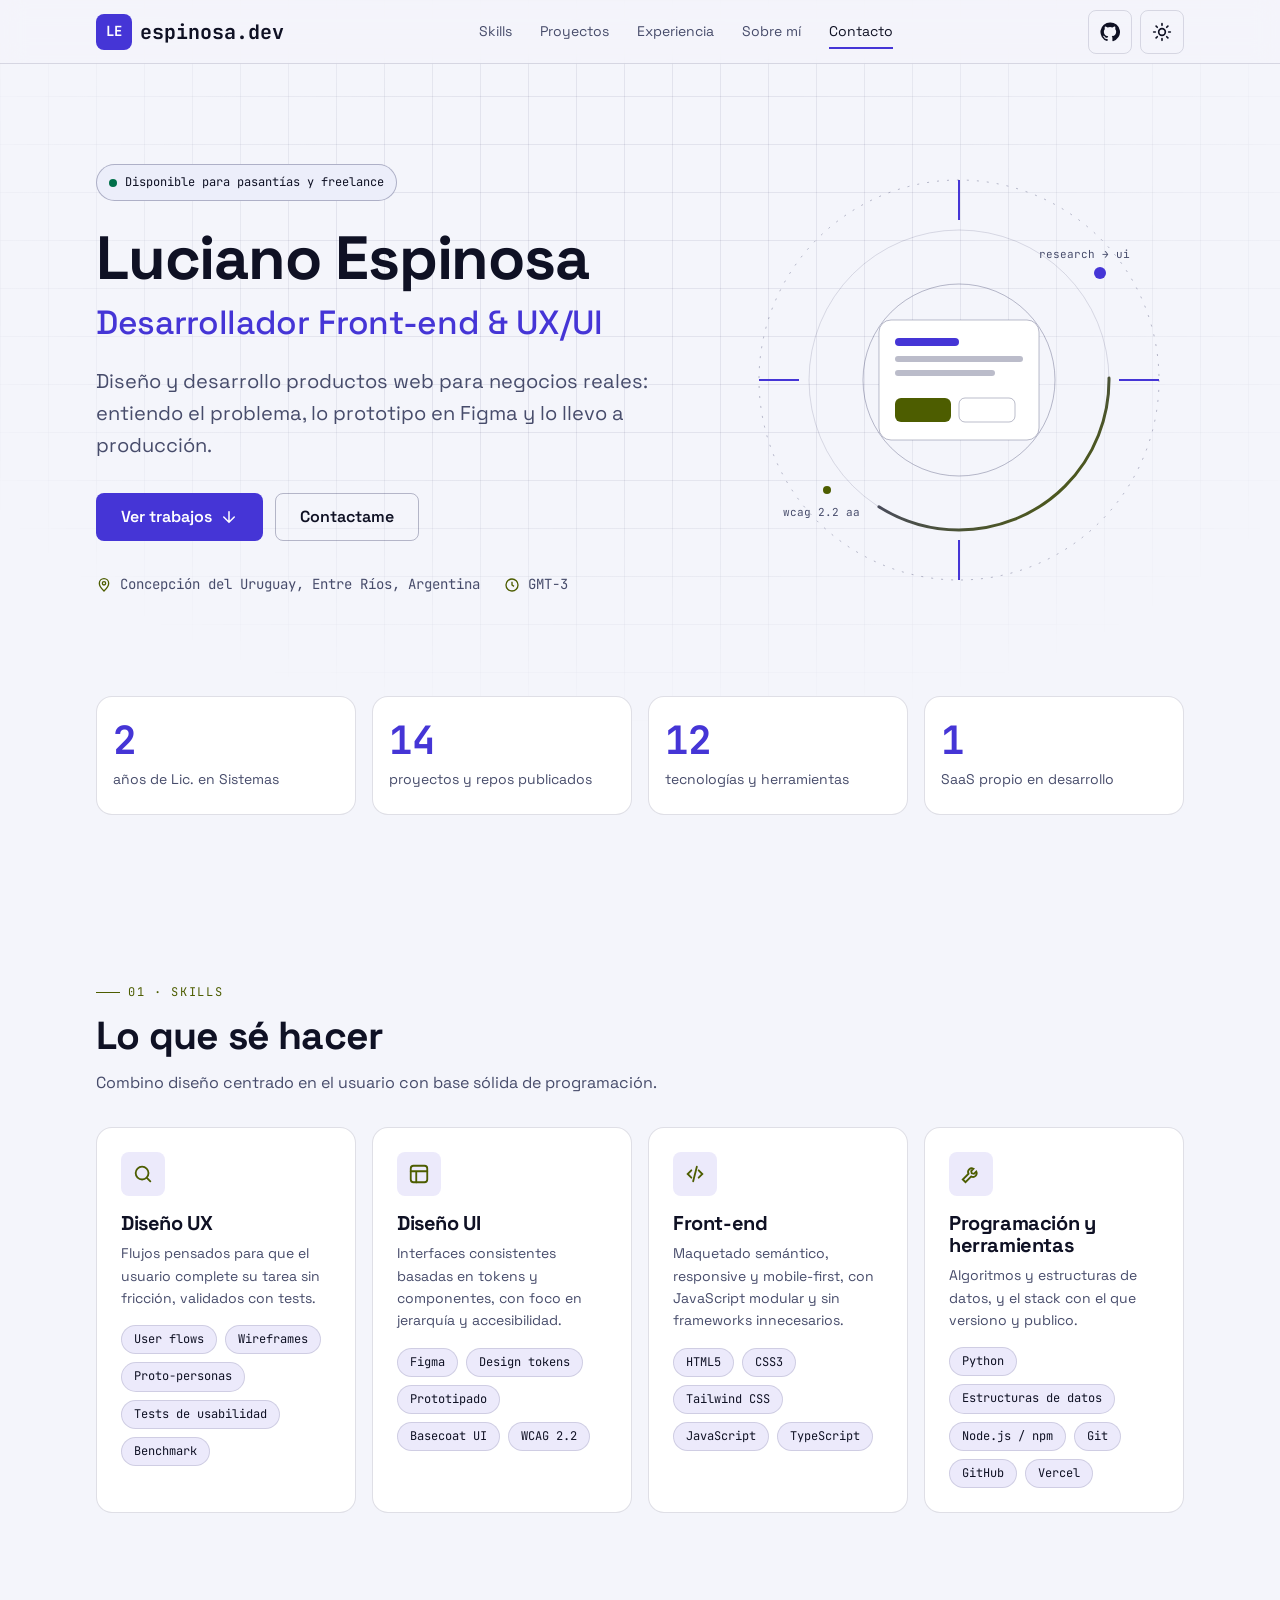
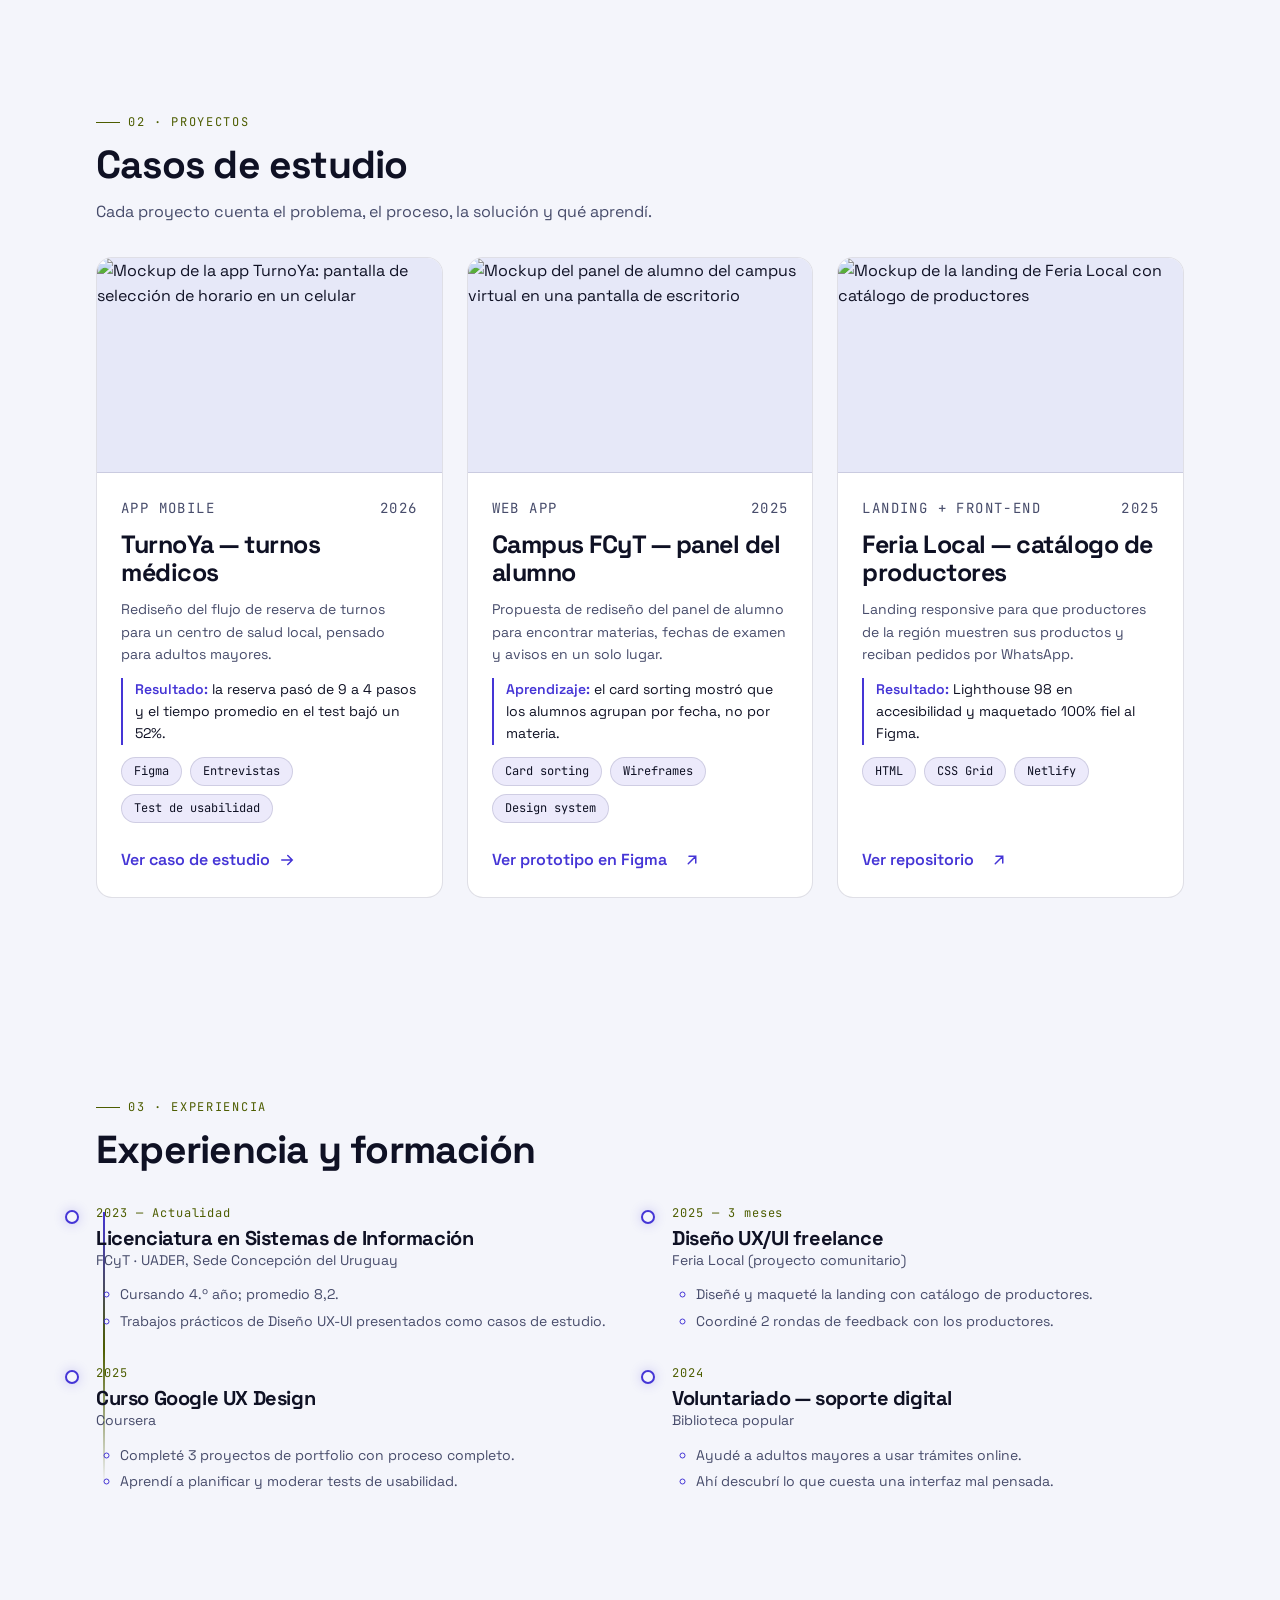
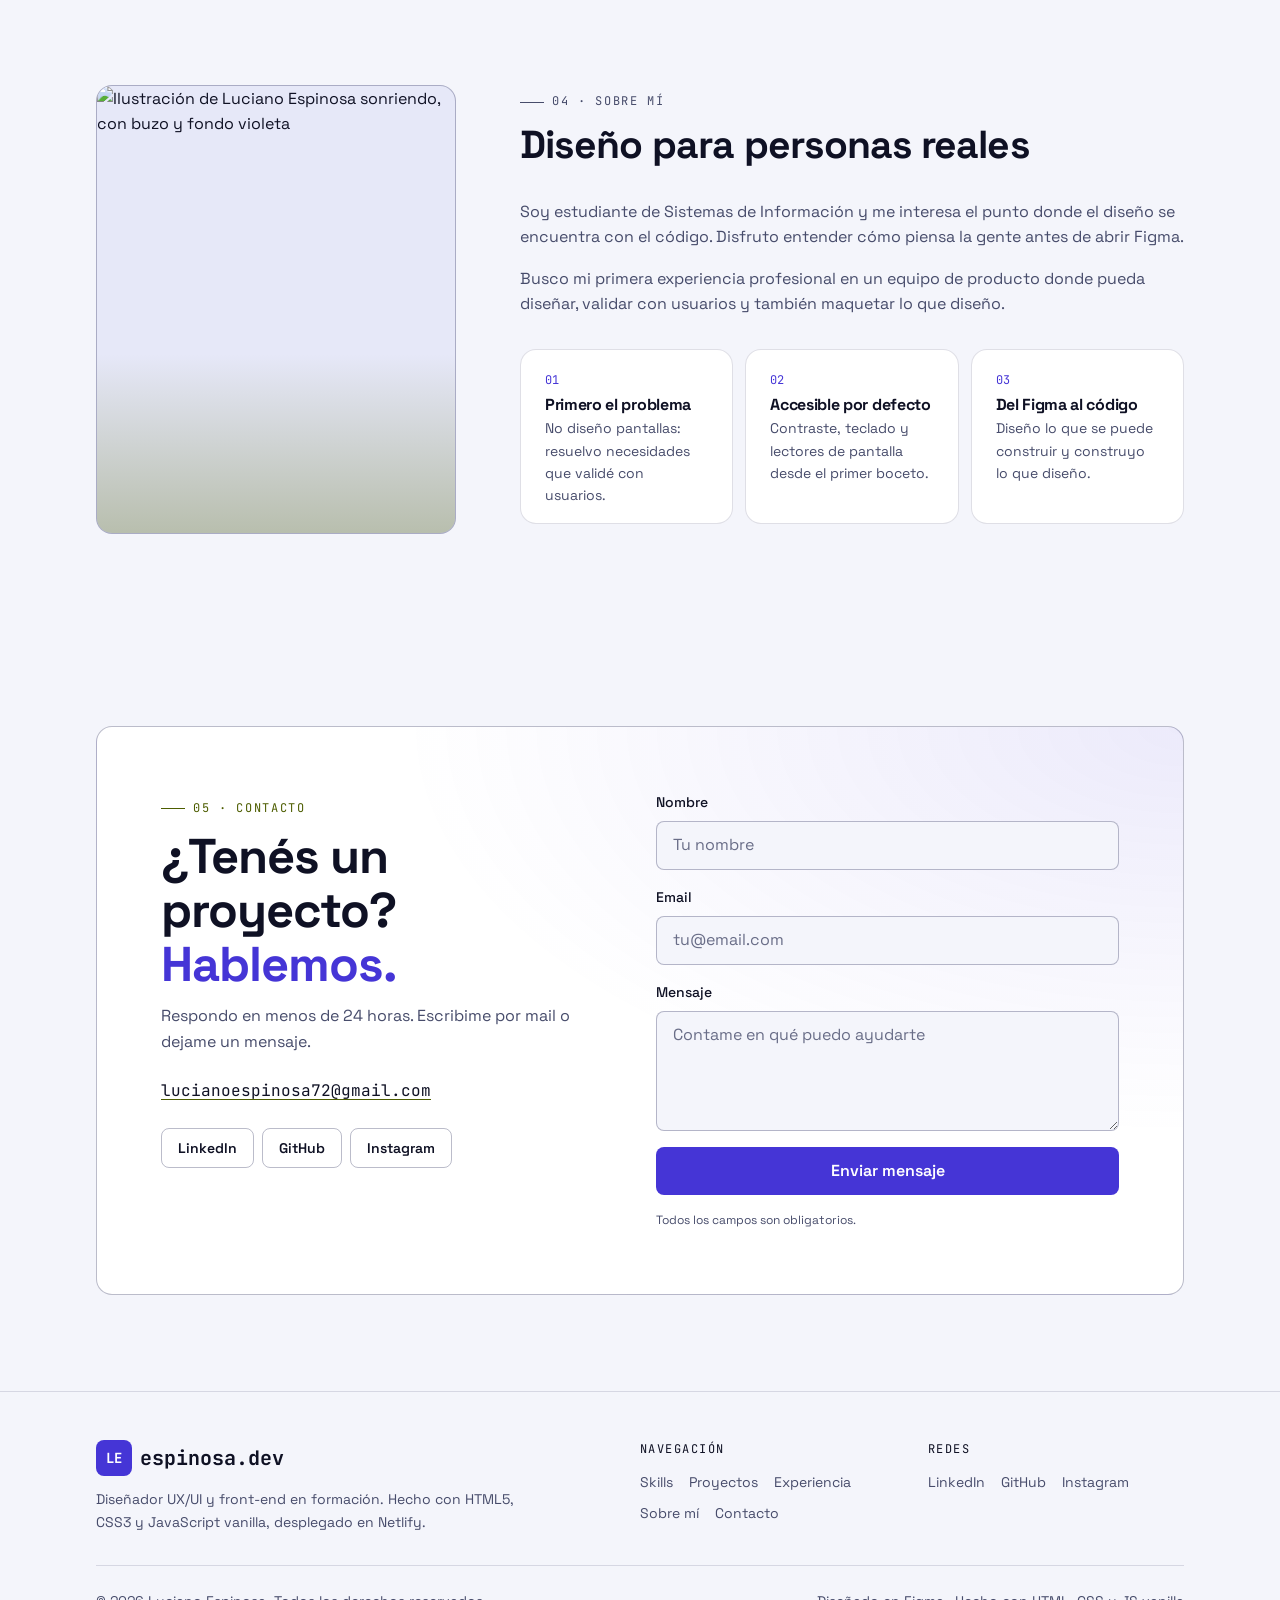
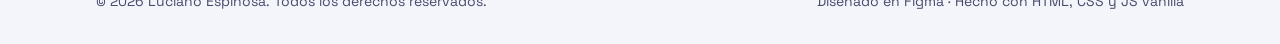
==== index.html @ 6fb3dabc "Initial commit" ====
<!doctype html>
<html lang="es">
<head>
  <meta charset="utf-8">
  <meta name="viewport" content="width=device-width, initial-scale=1">
  <title>Luciano Espinosa — Desarrollador Front-end y Diseñador UX/UI | Portfolio</title>
  <meta name="description" content="Portfolio de Luciano Espinosa, desarrollador front-end y diseñador UX/UI de Concepción del Uruguay. Proyectos, casos de estudio, experiencia y contacto.">
  <meta name="theme-color" content="#0a0b14" media="(prefers-color-scheme: dark)">
  <meta name="theme-color" content="#f4f5fb" media="(prefers-color-scheme: light)">
  <meta name="author" content="Luciano Espinosa">
  <link rel="canonical" href="https://SITIO.netlify.app/">

  <!-- Open Graph -->
  <meta property="og:type" content="website">
  <meta property="og:locale" content="es_AR">
  <meta property="og:title" content="Luciano Espinosa — Desarrollador Front-end y Diseñador UX/UI">
  <meta property="og:description" content="Diseño y desarrollo productos web para negocios reales, del Figma al deploy. Mirá mis proyectos.">
  <meta property="og:image" content="https://SITIO.netlify.app/img/og-image.png">
  <meta property="og:image:width" content="1200">
  <meta property="og:image:height" content="630">
  <meta property="og:image:alt" content="Portfolio de Luciano Espinosa, diseñador UX/UI">
  <meta property="og:url" content="https://SITIO.netlify.app/">
  <meta name="twitter:card" content="summary_large_image">

  <!-- Favicon -->
  <link rel="icon" href="img/favicon.svg" type="image/svg+xml">
  <link rel="apple-touch-icon" href="img/apple-touch-icon.png">

  <!-- Fuentes: 2 familias, font-display: swap -->
  <link rel="preconnect" href="https://fonts.googleapis.com">
  <link rel="preconnect" href="https://fonts.gstatic.com" crossorigin>
  <link rel="stylesheet" href="https://fonts.googleapis.com/css2?family=JetBrains+Mono:wght@400;700&family=Space+Grotesk:wght@400;500;600;700&display=swap">

  <link rel="stylesheet" href="css/styles.css">

  <!-- Tema antes de pintar (evita parpadeo) -->
  <script>
    (function () {
      var t = null;
      try { t = localStorage.getItem("theme"); } catch (e) {}
      if (!t) t = window.matchMedia("(prefers-color-scheme: light)").matches ? "light" : "dark";
      document.documentElement.setAttribute("data-theme", t);
      document.documentElement.classList.add("js");
    })();
  </script>
  <script src="js/main.js" defer></script>
</head>
<body>
  <a class="skip-link" href="#main">Saltar al contenido</a>

  <!-- 1. HEADER / NAVEGACIÓN -->
  <header class="site-header">
    <div class="container site-header__inner">
      <a class="logo" href="#inicio" aria-label="Luciano Espinosa, ir al inicio">
        <span class="logo__mark" aria-hidden="true">LE</span>
        <span>espinosa<span aria-hidden="true">.dev</span></span>
      </a>

      <nav class="site-nav" id="site-nav" aria-label="Principal">
        <ul class="nav-list" role="list">
          <li><a class="nav-link" href="#skills"><span class="nav-num">01</span>Skills</a></li>
          <li><a class="nav-link" href="#proyectos"><span class="nav-num">02</span>Proyectos</a></li>
          <li><a class="nav-link" href="#experiencia"><span class="nav-num">03</span>Experiencia</a></li>
          <li><a class="nav-link" href="#sobre-mi"><span class="nav-num">04</span>Sobre mí</a></li>
          <li><a class="nav-link" href="#contacto"><span class="nav-num">05</span>Contacto</a></li>
        </ul>
        <a class="btn btn--primary nav-cta" href="#contacto">Hablemos</a>
      </nav>

      <div class="header-actions">
        <a class="icon-btn header-github" href="https://github.com/lucianoespinosa72" target="_blank" rel="noopener noreferrer" aria-label="GitHub (se abre en una pestaña nueva)">
          <svg viewBox="0 0 24 24" fill="currentColor" aria-hidden="true"><path d="M12 .5a11.5 11.5 0 0 0-3.64 22.4c.58.1.79-.25.79-.56v-2c-3.2.7-3.88-1.37-3.88-1.37-.53-1.33-1.3-1.69-1.3-1.69-1.05-.72.08-.7.08-.7 1.16.08 1.77 1.19 1.77 1.19 1.03 1.77 2.7 1.26 3.36.96.1-.75.4-1.26.73-1.55-2.56-.29-5.25-1.28-5.25-5.68 0-1.26.45-2.28 1.19-3.09-.12-.29-.52-1.46.11-3.05 0 0 .97-.31 3.17 1.18a11 11 0 0 1 5.77 0c2.2-1.49 3.17-1.18 3.17-1.18.63 1.59.23 2.76.11 3.05.74.81 1.19 1.83 1.19 3.09 0 4.41-2.7 5.38-5.27 5.67.41.36.78 1.06.78 2.14v3.17c0 .31.21.67.8.56A11.5 11.5 0 0 0 12 .5Z"/></svg>
        </a>
        <button class="icon-btn theme-toggle" type="button" aria-label="Cambiar a modo claro" data-theme-toggle>
          <svg class="icon-sun" viewBox="0 0 24 24" fill="none" stroke="currentColor" stroke-width="2" stroke-linecap="round" aria-hidden="true"><circle cx="12" cy="12" r="4"/><path d="M12 2v2M12 20v2M4.93 4.93l1.41 1.41M17.66 17.66l1.41 1.41M2 12h2M20 12h2M4.93 19.07l1.41-1.41M17.66 6.34l1.41-1.41"/></svg>
        </button>
        <button class="icon-btn nav-toggle" type="button" aria-expanded="false" aria-controls="site-nav" aria-label="Abrir menú">
          <svg class="icon-open" viewBox="0 0 24 24" fill="none" stroke="currentColor" stroke-width="2" stroke-linecap="round" aria-hidden="true"><path d="M4 7h16M4 12h16M4 17h10"/></svg>
          <svg class="icon-close" viewBox="0 0 24 24" fill="none" stroke="currentColor" stroke-width="2" stroke-linecap="round" aria-hidden="true"><path d="M6 6l12 12M18 6 6 18"/></svg>
        </button>
      </div>
    </div>
  </header>

  <main id="main" tabindex="-1">

    <!-- 2. HERO -->
    <section class="hero" id="inicio" aria-labelledby="hero-title">
      <div class="grid-bg" aria-hidden="true"></div>
      <div class="container hero__inner">
        <div>
          <p class="badge"><span class="badge__dot" aria-hidden="true"></span>Disponible para pasantías y freelance</p>
          <h1 class="hero__title" id="hero-title">
            Luciano Espinosa
            <span class="accent">Desarrollador Front-end &amp; UX/UI</span>
          </h1>
          <p class="hero__lead">Diseño y desarrollo productos web para negocios reales: entiendo el problema, lo prototipo en Figma y lo llevo a producción.</p>
          <div class="hero__ctas">
            <a class="btn btn--primary" href="#proyectos">
              Ver trabajos
              <svg viewBox="0 0 24 24" fill="none" stroke="currentColor" stroke-width="2" stroke-linecap="round" aria-hidden="true"><path d="M12 5v14M5 12l7 7 7-7"/></svg>
            </a>
            <a class="btn btn--ghost" href="#contacto">Contactame</a>
          </div>
          <p class="hero__meta">
            <span>
              <svg viewBox="0 0 24 24" fill="none" stroke="currentColor" stroke-width="2" aria-hidden="true"><path d="M12 21s-7-6.2-7-11.5a7 7 0 0 1 14 0C19 14.8 12 21 12 21Z"/><circle cx="12" cy="9.5" r="2.5"/></svg>
              Concepción del Uruguay, Entre Ríos, Argentina
            </span>
            <span>
              <svg viewBox="0 0 24 24" fill="none" stroke="currentColor" stroke-width="2" aria-hidden="true"><circle cx="12" cy="12" r="9"/><path d="M12 7v5l3 2"/></svg>
              GMT-3
            </span>
          </p>
        </div>

        <!-- Visual decorativo tipo HUD -->
        <div class="hero__visual" aria-hidden="true">
          <svg viewBox="0 0 440 440" width="440" height="440" fill="none">
            <defs>
              <linearGradient id="hg" x1="0" y1="0" x2="1" y2="1">
                <stop offset="0" stop-color="var(--primary)"/>
                <stop offset="1" stop-color="var(--secondary)"/>
              </linearGradient>
            </defs>
            <circle cx="220" cy="220" r="200" stroke="var(--border-strong)" stroke-dasharray="2 8"/>
            <circle cx="220" cy="220" r="150" stroke="var(--border)"/>
            <circle cx="220" cy="220" r="150" stroke="url(#hg)" stroke-width="3" stroke-dasharray="320 620" stroke-linecap="round"/>
            <circle cx="220" cy="220" r="96" stroke="var(--border-strong)"/>
            <rect x="140" y="160" width="160" height="120" rx="12" fill="var(--surface)" stroke="var(--border-strong)"/>
            <rect x="156" y="178" width="64" height="8" rx="4" fill="var(--primary)"/>
            <rect x="156" y="196" width="128" height="6" rx="3" fill="var(--border-strong)"/>
            <rect x="156" y="210" width="100" height="6" rx="3" fill="var(--border-strong)"/>
            <rect x="156" y="238" width="56" height="24" rx="6" fill="var(--secondary)"/>
            <rect x="220" y="238" width="56" height="24" rx="6" stroke="var(--border-strong)"/>
            <path d="M20 220h40M380 220h40M220 20v40M220 380v40" stroke="var(--primary)" stroke-width="2"/>
            <circle cx="361" cy="113" r="6" fill="var(--primary)"/>
            <circle cx="88" cy="330" r="4" fill="var(--secondary)"/>
            <text x="300" y="98" fill="var(--text-muted)" font-family="JetBrains Mono, monospace" font-size="11">research → ui</text>
            <text x="44" y="356" fill="var(--text-muted)" font-family="JetBrains Mono, monospace" font-size="11">wcag 2.2 aa</text>
          </svg>
        </div>
      </div>
    </section>

    <!-- 3. MÉTRICAS / HIGHLIGHTS -->
    <section class="metrics" aria-label="Logros destacados">
      <div class="container">
        <ul class="metrics__grid" role="list">
          <li class="card metric reveal"><span class="metric__value">2</span><span class="metric__label">años de Lic. en Sistemas</span></li>
          <li class="card metric reveal"><span class="metric__value">14</span><span class="metric__label">proyectos y repos publicados</span></li>
          <li class="card metric reveal"><span class="metric__value">12</span><span class="metric__label">tecnologías y herramientas</span></li>
          <li class="card metric reveal"><span class="metric__value">1</span><span class="metric__label">SaaS propio en desarrollo</span></li>
        </ul>
      </div>
    </section>

    <!-- 4. SKILLS -->
    <section class="section" id="skills" aria-labelledby="skills-title">
      <div class="container">
        <header class="section__head">
          <p class="eyebrow">01 · Skills</p>
          <h2 class="section__title" id="skills-title">Lo que sé hacer</h2>
          <p class="section__lead">Combino diseño centrado en el usuario con base sólida de programación.</p>
        </header>
        <div class="skills__grid">
          <article class="card skill-card reveal">
            <div class="skill-card__icon" aria-hidden="true">
              <svg viewBox="0 0 24 24" fill="none" stroke="currentColor" stroke-width="2" stroke-linecap="round"><circle cx="11" cy="11" r="7"/><path d="m20 20-3.5-3.5"/></svg>
            </div>
            <h3>Diseño UX</h3>
            <p>Flujos pensados para que el usuario complete su tarea sin fricción, validados con tests.</p>
            <ul class="tags" role="list">
              <li class="tag">User flows</li><li class="tag">Wireframes</li><li class="tag">Proto-personas</li><li class="tag">Tests de usabilidad</li><li class="tag">Benchmark</li>
            </ul>
          </article>
          <article class="card skill-card reveal">
            <div class="skill-card__icon" aria-hidden="true">
              <svg viewBox="0 0 24 24" fill="none" stroke="currentColor" stroke-width="2" stroke-linecap="round"><rect x="3" y="3" width="18" height="18" rx="3"/><path d="M3 9h18M9 21V9"/></svg>
            </div>
            <h3>Diseño UI</h3>
            <p>Interfaces consistentes basadas en tokens y componentes, con foco en jerarquía y accesibilidad.</p>
            <ul class="tags" role="list">
              <li class="tag">Figma</li><li class="tag">Design tokens</li><li class="tag">Prototipado</li><li class="tag">Basecoat UI</li><li class="tag">WCAG 2.2</li>
            </ul>
          </article>
          <article class="card skill-card reveal">
            <div class="skill-card__icon" aria-hidden="true">
              <svg viewBox="0 0 24 24" fill="none" stroke="currentColor" stroke-width="2" stroke-linecap="round"><path d="m8 8-4 4 4 4M16 8l4 4-4 4M14 4l-4 16"/></svg>
            </div>
            <h3>Front-end</h3>
            <p>Maquetado semántico, responsive y mobile-first, con JavaScript modular y sin frameworks innecesarios.</p>
            <ul class="tags" role="list">
              <li class="tag">HTML5</li><li class="tag">CSS3</li><li class="tag">Tailwind CSS</li><li class="tag">JavaScript</li><li class="tag">TypeScript</li>
            </ul>
          </article>
          <article class="card skill-card reveal">
            <div class="skill-card__icon" aria-hidden="true">
              <svg viewBox="0 0 24 24" fill="none" stroke="currentColor" stroke-width="2" stroke-linecap="round"><path d="M14.7 6.3a4 4 0 0 0-5.4 5.4L3 18l3 3 6.3-6.3a4 4 0 0 0 5.4-5.4l-2.5 2.5-2.4-.6-.6-2.4Z"/></svg>
            </div>
            <h3>Programación y herramientas</h3>
            <p>Algoritmos y estructuras de datos, y el stack con el que versiono y publico.</p>
            <ul class="tags" role="list">
              <li class="tag">Python</li><li class="tag">Estructuras de datos</li><li class="tag">Node.js / npm</li><li class="tag">Git</li><li class="tag">GitHub</li><li class="tag">Vercel</li>
            </ul>
          </article>
        </div>
      </div>
    </section>

    <!-- 5. PROYECTOS -->
    <section class="section" id="proyectos" aria-labelledby="projects-title">
      <div class="container">
        <header class="section__head">
          <p class="eyebrow">02 · Proyectos</p>
          <h2 class="section__title" id="projects-title">Casos de estudio</h2>
          <p class="section__lead">Cada proyecto cuenta el problema, el proceso, la solución y qué aprendí.</p>
        </header>
        <div class="projects__grid">
          <article class="card project-card reveal">
            <div class="project-card__media">
              <img src="img/proyecto-turnos.svg" width="640" height="400" loading="lazy" alt="Mockup de la app TurnoYa: pantalla de selección de horario en un celular">
            </div>
            <div class="project-card__body">
              <p class="project-card__meta"><span>App mobile</span><span>2026</span></p>
              <h3>TurnoYa — turnos médicos</h3>
              <p>Rediseño del flujo de reserva de turnos para un centro de salud local, pensado para adultos mayores.</p>
              <p class="project-card__result"><strong>Resultado:</strong> la reserva pasó de 9 a 4 pasos y el tiempo promedio en el test bajó un 52%.</p>
              <ul class="tags" role="list"><li class="tag">Figma</li><li class="tag">Entrevistas</li><li class="tag">Test de usabilidad</li></ul>
              <a class="project-card__link" href="caso-estudio.html">
                Ver caso de estudio
                <svg viewBox="0 0 24 24" fill="none" stroke="currentColor" stroke-width="2" stroke-linecap="round" aria-hidden="true"><path d="M5 12h14M13 6l6 6-6 6"/></svg>
              </a>
            </div>
          </article>

          <article class="card project-card reveal">
            <div class="project-card__media">
              <img src="img/proyecto-campus.svg" width="640" height="400" loading="lazy" alt="Mockup del panel de alumno del campus virtual en una pantalla de escritorio">
            </div>
            <div class="project-card__body">
              <p class="project-card__meta"><span>Web app</span><span>2025</span></p>
              <h3>Campus FCyT — panel del alumno</h3>
              <p>Propuesta de rediseño del panel de alumno para encontrar materias, fechas de examen y avisos en un solo lugar.</p>
              <p class="project-card__result"><strong>Aprendizaje:</strong> el card sorting mostró que los alumnos agrupan por fecha, no por materia.</p>
              <ul class="tags" role="list"><li class="tag">Card sorting</li><li class="tag">Wireframes</li><li class="tag">Design system</li></ul>
              <a class="project-card__link" href="https://www.figma.com/" target="_blank" rel="noopener noreferrer">
                Ver prototipo en Figma<span class="visually-hidden"> (se abre en una pestaña nueva)</span>
                <svg viewBox="0 0 24 24" fill="none" stroke="currentColor" stroke-width="2" stroke-linecap="round" aria-hidden="true"><path d="M7 17 17 7M8 7h9v9"/></svg>
              </a>
            </div>
          </article>

          <article class="card project-card reveal">
            <div class="project-card__media">
              <img src="img/proyecto-feria.svg" width="640" height="400" loading="lazy" alt="Mockup de la landing de Feria Local con catálogo de productores">
            </div>
            <div class="project-card__body">
              <p class="project-card__meta"><span>Landing + front-end</span><span>2025</span></p>
              <h3>Feria Local — catálogo de productores</h3>
              <p>Landing responsive para que productores de la región muestren sus productos y reciban pedidos por WhatsApp.</p>
              <p class="project-card__result"><strong>Resultado:</strong> Lighthouse 98 en accesibilidad y maquetado 100% fiel al Figma.</p>
              <ul class="tags" role="list"><li class="tag">HTML</li><li class="tag">CSS Grid</li><li class="tag">Netlify</li></ul>
              <a class="project-card__link" href="https://github.com/lucianoespinosa72" target="_blank" rel="noopener noreferrer">
                Ver repositorio<span class="visually-hidden"> (se abre en una pestaña nueva)</span>
                <svg viewBox="0 0 24 24" fill="none" stroke="currentColor" stroke-width="2" stroke-linecap="round" aria-hidden="true"><path d="M7 17 17 7M8 7h9v9"/></svg>
              </a>
            </div>
          </article>
        </div>
      </div>
    </section>

    <!-- 6. EXPERIENCIA / FORMACIÓN -->
    <section class="section" id="experiencia" aria-labelledby="exp-title">
      <div class="container">
        <header class="section__head">
          <p class="eyebrow">03 · Experiencia</p>
          <h2 class="section__title" id="exp-title">Experiencia y formación</h2>
        </header>
        <ol class="timeline" role="list">
          <li class="timeline__item reveal">
            <p class="timeline__period">2023 — Actualidad</p>
            <h3>Licenciatura en Sistemas de Información</h3>
            <p class="timeline__org">FCyT · UADER, Sede Concepción del Uruguay</p>
            <ul>
              <li>Cursando 4.º año; promedio 8,2.</li>
              <li>Trabajos prácticos de Diseño UX-UI presentados como casos de estudio.</li>
            </ul>
          </li>
          <li class="timeline__item reveal">
            <p class="timeline__period">2025 — 3 meses</p>
            <h3>Diseño UX/UI freelance</h3>
            <p class="timeline__org">Feria Local (proyecto comunitario)</p>
            <ul>
              <li>Diseñé y maqueté la landing con catálogo de productores.</li>
              <li>Coordiné 2 rondas de feedback con los productores.</li>
            </ul>
          </li>
          <li class="timeline__item reveal">
            <p class="timeline__period">2025</p>
            <h3>Curso Google UX Design</h3>
            <p class="timeline__org">Coursera</p>
            <ul>
              <li>Completé 3 proyectos de portfolio con proceso completo.</li>
              <li>Aprendí a planificar y moderar tests de usabilidad.</li>
            </ul>
          </li>
          <li class="timeline__item reveal">
            <p class="timeline__period">2024</p>
            <h3>Voluntariado — soporte digital</h3>
            <p class="timeline__org">Biblioteca popular</p>
            <ul>
              <li>Ayudé a adultos mayores a usar trámites online.</li>
              <li>Ahí descubrí lo que cuesta una interfaz mal pensada.</li>
            </ul>
          </li>
        </ol>
      </div>
    </section>

    <!-- 7. SOBRE MÍ -->
    <section class="section" id="sobre-mi" aria-labelledby="about-title">
      <div class="container about__grid">
        <figure class="about__portrait reveal">
          <img src="img/retrato.svg" width="360" height="450" loading="lazy" alt="Ilustración de Luciano Espinosa sonriendo, con buzo y fondo violeta">
        </figure>
        <div class="about__text">
          <header class="section__head">
            <p class="eyebrow">04 · Sobre mí</p>
            <h2 class="section__title" id="about-title">Diseño para personas reales</h2>
          </header>
          <p>Soy estudiante de Sistemas de Información y me interesa el punto donde el diseño se encuentra con el código. Disfruto entender cómo piensa la gente antes de abrir Figma.</p>
          <p>Busco mi primera experiencia profesional en un equipo de producto donde pueda diseñar, validar con usuarios y también maquetar lo que diseño.</p>
          <ul class="principles" role="list">
            <li class="card principle reveal">
              <span class="principle__num">01</span>
              <h3>Primero el problema</h3>
              <p>No diseño pantallas: resuelvo necesidades que validé con usuarios.</p>
            </li>
            <li class="card principle reveal">
              <span class="principle__num">02</span>
              <h3>Accesible por defecto</h3>
              <p>Contraste, teclado y lectores de pantalla desde el primer boceto.</p>
            </li>
            <li class="card principle reveal">
              <span class="principle__num">03</span>
              <h3>Del Figma al código</h3>
              <p>Diseño lo que se puede construir y construyo lo que diseño.</p>
            </li>
          </ul>
        </div>
      </div>
    </section>

    <!-- 8. CONTACTO -->
    <section class="section" id="contacto" aria-labelledby="contact-title">
      <div class="container">
        <div class="contact__box reveal">
          <div>
            <p class="eyebrow">05 · Contacto</p>
            <h2 class="contact__title" id="contact-title">¿Tenés un proyecto? <span>Hablemos.</span></h2>
            <p class="section__lead">Respondo en menos de 24 horas. Escribime por mail o dejame un mensaje.</p>
            <a class="contact__mail" href="mailto:lucianoespinosa72@gmail.com">lucianoespinosa72@gmail.com</a>
            <ul class="socials" role="list">
              <li><a class="btn btn--ghost btn--sm" href="https://www.linkedin.com/in/luciano-espinosa-1b3a7043b/" target="_blank" rel="noopener noreferrer">LinkedIn<span class="visually-hidden"> (se abre en una pestaña nueva)</span></a></li>
              <li><a class="btn btn--ghost btn--sm" href="https://github.com/lucianoespinosa72" target="_blank" rel="noopener noreferrer">GitHub<span class="visually-hidden"> (se abre en una pestaña nueva)</span></a></li>
              <li><a class="btn btn--ghost btn--sm" href="https://www.instagram.com/luchooespinosa/" target="_blank" rel="noopener noreferrer">Instagram<span class="visually-hidden"> (se abre en una pestaña nueva)</span></a></li>
            </ul>
          </div>

          <form class="form" name="contacto" method="POST" action="/gracias.html" data-netlify="true" netlify-honeypot="bot-field">
            <input type="hidden" name="form-name" value="contacto">
            <p class="hidden-field"><label>No completar: <input name="bot-field"></label></p>
            <div class="field">
              <label for="nombre">Nombre</label>
              <input class="input" id="nombre" name="nombre" type="text" autocomplete="name" required placeholder="Tu nombre">
            </div>
            <div class="field">
              <label for="email">Email</label>
              <input class="input" id="email" name="email" type="email" autocomplete="email" required placeholder="tu@email.com">
            </div>
            <div class="field">
              <label for="mensaje">Mensaje</label>
              <textarea class="input" id="mensaje" name="mensaje" required placeholder="Contame en qué puedo ayudarte"></textarea>
            </div>
            <button class="btn btn--primary" type="submit">Enviar mensaje</button>
            <p class="form__hint">Todos los campos son obligatorios.</p>
          </form>
        </div>
      </div>
    </section>
  </main>

  <!-- 9. FOOTER -->
  <footer class="site-footer">
    <div class="container">
      <div class="footer__grid">
        <div>
          <a class="logo" href="#inicio"><span class="logo__mark" aria-hidden="true">LE</span><span>espinosa.dev</span></a>
          <p style="margin-top: var(--space-3); max-width: 28rem;">Diseñador UX/UI y front-end en formación. Hecho con HTML5, CSS3 y JavaScript vanilla, desplegado en Netlify.</p>
        </div>
        <nav class="footer__nav" aria-label="Pie de página">
          <p class="footer__heading">Navegación</p>
          <ul role="list">
            <li><a href="#skills">Skills</a></li>
            <li><a href="#proyectos">Proyectos</a></li>
            <li><a href="#experiencia">Experiencia</a></li>
            <li><a href="#sobre-mi">Sobre mí</a></li>
            <li><a href="#contacto">Contacto</a></li>
          </ul>
        </nav>
        <div class="footer__social">
          <p class="footer__heading">Redes</p>
          <ul role="list">
            <li><a href="https://www.linkedin.com/in/luciano-espinosa-1b3a7043b/" target="_blank" rel="noopener noreferrer">LinkedIn</a></li>
            <li><a href="https://github.com/lucianoespinosa72" target="_blank" rel="noopener noreferrer">GitHub</a></li>
            <li><a href="https://www.instagram.com/luchooespinosa/" target="_blank" rel="noopener noreferrer">Instagram</a></li>
          </ul>
        </div>
      </div>
      <div class="footer__bottom">
        <p>© <span data-year>2026</span> Luciano Espinosa. Todos los derechos reservados.</p>
        <p>Diseñado en Figma · Hecho con HTML, CSS y JS vanilla</p>
      </div>
    </div>
  </footer>
</body>
</html>
---- css/styles.css ----
/* ==========================================================================
   Portfolio — Design System "Neon Grid"
   Mobile-first · Breakpoints: 768px (tablet) · 1280px (desktop)
   Paleta, tipografías y espaciados definidos como variables en :root
   ========================================================================== */

/* ---------- 1. Tokens (tema oscuro por defecto) ---------- */
:root {
  /* Color — neutros */
  --bg: #0a0b14;
  --bg-elev: #10122a;
  --surface: #14173a;
  --surface-2: #1c2050;
  --border: rgba(170, 180, 255, 0.16);
  --border-strong: rgba(170, 180, 255, 0.32);
  --text: #eceeff;
  --text-muted: #a8adcf;

  /* Color — marca */
  --primary: #c6ff3d;          /* lima neón: CTA y acentos */
  --on-primary: #0a0b14;
  --primary-hover: #d8ff7a;
  --secondary: #9d90ff;        /* violeta eléctrico */
  --secondary-soft: rgba(157, 144, 255, 0.14);
  --glow: rgba(198, 255, 61, 0.35);

  /* Color — estados */
  --success: #3dffb0;
  --warning: #ffc83d;
  --error: #ff6b86;
  --focus: #9d90ff;

  /* Tipografía (máx. 2 familias) */
  --font-sans: "Space Grotesk", system-ui, -apple-system, "Segoe UI", sans-serif;
  --font-mono: "JetBrains Mono", ui-monospace, "Cascadia Code", monospace;

  /* Escala tipográfica 1.25 (Major Third) — base 16px */
  --fs-xs: 0.75rem;   /* 12 */
  --fs-sm: 0.875rem;  /* 14 */
  --fs-md: 1rem;      /* 16 */
  --fs-lg: 1.25rem;   /* 20 */
  --fs-xl: 1.5625rem; /* 25 */
  --fs-2xl: 1.953rem; /* 31 */
  --fs-3xl: 2.441rem; /* 39 */
  --fs-4xl: 3.052rem; /* 49 */
  --fs-5xl: 3.815rem; /* 61 */

  /* Espaciado — múltiplos de 4 */
  --space-1: 0.25rem;  /* 4 */
  --space-2: 0.5rem;   /* 8 */
  --space-3: 0.75rem;  /* 12 */
  --space-4: 1rem;     /* 16 */
  --space-5: 1.5rem;   /* 24 */
  --space-6: 2rem;     /* 32 */
  --space-7: 3rem;     /* 48 */
  --space-8: 4rem;     /* 64 */
  --space-9: 6rem;     /* 96 */

  /* Forma y movimiento */
  --radius-sm: 4px;
  --radius-md: 8px;
  --radius-lg: 16px;
  --radius-pill: 999px;
  --shadow-card: 0 8px 32px rgba(0, 0, 0, 0.35);
  --ease: cubic-bezier(0.2, 0.8, 0.2, 1);
  --dur: 240ms;

  /* Layout */
  --container: 72rem;      /* 1152px */
  --gutter: var(--space-4);
  --header-h: 4rem;

  color-scheme: dark;
}

/* ---------- Tema claro (toggle + preferencia del sistema) ---------- */
:root[data-theme="light"] {
  --bg: #f4f5fb;
  --bg-elev: #eceefa;
  --surface: #ffffff;
  --surface-2: #e6e8f8;
  --border: rgba(30, 34, 80, 0.14);
  --border-strong: rgba(30, 34, 80, 0.3);
  --text: #0f1124;
  --text-muted: #474c6b;
  --primary: #4535d6;
  --on-primary: #ffffff;
  --primary-hover: #3626c0;
  --secondary: #4d5d00;
  --secondary-soft: rgba(69, 53, 214, 0.1);
  --glow: rgba(69, 53, 214, 0.25);
  --success: #00704a;
  --warning: #8a5a00;
  --error: #b3123a;
  --focus: #4535d6;
  --shadow-card: 0 8px 24px rgba(20, 24, 70, 0.08);
  color-scheme: light;
}

/* ---------- 2. Reset y base ---------- */
*,
*::before,
*::after { box-sizing: border-box; }

html {
  scroll-behavior: smooth;
  -webkit-text-size-adjust: 100%;
}

body {
  margin: 0;
  background: var(--bg);
  color: var(--text);
  font-family: var(--font-sans);
  font-size: var(--fs-md);
  line-height: 1.6;
  overflow-x: hidden;
  -webkit-font-smoothing: antialiased;
}

img, svg { display: block; max-width: 100%; height: auto; }

h1, h2, h3, p, ul, ol, figure { margin: 0; }
ul[role="list"], ol[role="list"] { list-style: none; padding: 0; }

h1, h2, h3 { line-height: 1.1; letter-spacing: -0.02em; font-weight: 700; }

a { color: inherit; text-decoration-color: var(--secondary); text-underline-offset: 3px; }

/* scroll-margin para que el header fijo no tape los títulos */
section[id], [id].anchor { scroll-margin-top: calc(var(--header-h) + var(--space-4)); }

::selection { background: var(--primary); color: var(--on-primary); }

/* Foco visible global */
:focus-visible {
  outline: 2px solid var(--focus);
  outline-offset: 3px;
  border-radius: var(--radius-sm);
}

.visually-hidden {
  position: absolute !important;
  width: 1px; height: 1px;
  padding: 0; margin: -1px;
  overflow: hidden; clip: rect(0 0 0 0);
  white-space: nowrap; border: 0;
}

/* Link "Saltar al contenido" */
.skip-link {
  position: absolute;
  left: var(--space-4);
  top: -100px;
  z-index: 100;
  padding: var(--space-3) var(--space-4);
  background: var(--primary);
  color: var(--on-primary);
  font-weight: 700;
  border-radius: var(--radius-md);
  text-decoration: none;
  transition: top var(--dur) var(--ease);
}
.skip-link:focus { top: var(--space-3); }

/* ---------- 3. Layout ---------- */
.container {
  width: 100%;
  max-width: var(--container);
  margin-inline: auto;
  padding-inline: var(--gutter);
}

.section { padding-block: var(--space-8); position: relative; }

.section__head { margin-bottom: var(--space-6); max-width: 40rem; }

.eyebrow {
  display: inline-flex;
  align-items: center;
  gap: var(--space-2);
  font-family: var(--font-mono);
  font-size: var(--fs-xs);
  text-transform: uppercase;
  letter-spacing: 0.14em;
  color: var(--secondary);
  margin-bottom: var(--space-3);
}
.eyebrow::before {
  content: "";
  width: 24px; height: 1px;
  background: currentColor;
}

.section__title { font-size: var(--fs-2xl); }
.section__lead { margin-top: var(--space-3); color: var(--text-muted); }

/* Fondo de grilla decorativa */
.grid-bg {
  position: absolute;
  inset: 0;
  pointer-events: none;
  background-image:
    linear-gradient(var(--border) 1px, transparent 1px),
    linear-gradient(90deg, var(--border) 1px, transparent 1px);
  background-size: 48px 48px;
  mask-image: radial-gradient(ellipse 80% 70% at 50% 30%, #000 30%, transparent 75%);
  -webkit-mask-image: radial-gradient(ellipse 80% 70% at 50% 30%, #000 30%, transparent 75%);
  opacity: 0.6;
}

/* ---------- 4. Componentes ---------- */

/* Botón — 4 estados: default, hover, focus-visible, active (+ disabled) */
.btn {
  display: inline-flex;
  align-items: center;
  justify-content: center;
  gap: var(--space-2);
  min-height: 48px;
  padding: var(--space-3) var(--space-5);
  border-radius: var(--radius-md);
  border: 1px solid transparent;
  font: 600 var(--fs-md) / 1 var(--font-sans);
  text-decoration: none;
  cursor: pointer;
  transition: transform var(--dur) var(--ease), background-color var(--dur) var(--ease),
    box-shadow var(--dur) var(--ease), border-color var(--dur) var(--ease), color var(--dur) var(--ease);
}
.btn svg { width: 18px; height: 18px; flex-shrink: 0; }

.btn--primary { background: var(--primary); color: var(--on-primary); }
.btn--primary:hover { background: var(--primary-hover); box-shadow: 0 0 0 4px var(--glow); transform: translateY(-2px); }
.btn--primary:active { transform: translateY(0) scale(0.98); box-shadow: none; }

.btn--ghost { background: transparent; color: var(--text); border-color: var(--border-strong); }
.btn--ghost:hover { border-color: var(--primary); color: var(--primary); transform: translateY(-2px); }
.btn--ghost:active { transform: translateY(0) scale(0.98); background: var(--secondary-soft); }

.btn:focus-visible { outline: 2px solid var(--focus); outline-offset: 3px; }
.btn[disabled], .btn[aria-disabled="true"] { opacity: 0.45; pointer-events: none; }

.btn--sm { min-height: 40px; padding: var(--space-2) var(--space-4); font-size: var(--fs-sm); }

/* Icon button */
.icon-btn {
  display: inline-grid;
  place-items: center;
  width: 44px; height: 44px;
  border-radius: var(--radius-md);
  border: 1px solid var(--border);
  background: transparent;
  color: var(--text);
  cursor: pointer;
  transition: border-color var(--dur) var(--ease), color var(--dur) var(--ease), transform var(--dur) var(--ease);
}
.icon-btn svg { width: 20px; height: 20px; }
.icon-btn:hover { border-color: var(--primary); color: var(--primary); }
.icon-btn:active { transform: scale(0.94); }

/* Tag / chip */
.tags { display: flex; flex-wrap: wrap; gap: var(--space-2); }
.tag {
  display: inline-flex;
  align-items: center;
  padding: var(--space-1) var(--space-3);
  border-radius: var(--radius-pill);
  border: 1px solid var(--border);
  background: var(--secondary-soft);
  font-family: var(--font-mono);
  font-size: var(--fs-xs);
  color: var(--text);
  white-space: nowrap;
}

/* Card base */
.card {
  position: relative;
  background: var(--surface);
  border: 1px solid var(--border);
  border-radius: var(--radius-lg);
  padding: var(--space-5);
  transition: transform var(--dur) var(--ease), border-color var(--dur) var(--ease), box-shadow var(--dur) var(--ease);
}

/* ---------- 5. Header ---------- */
.site-header {
  position: sticky;
  top: 0;
  z-index: 50;
  height: var(--header-h);
  background: color-mix(in srgb, var(--bg) 82%, transparent);
  backdrop-filter: blur(12px);
  -webkit-backdrop-filter: blur(12px);
  border-bottom: 1px solid var(--border);
}
.site-header__inner {
  height: 100%;
  display: flex;
  align-items: center;
  justify-content: space-between;
  gap: var(--space-4);
}

.logo {
  display: inline-flex;
  align-items: center;
  gap: var(--space-2);
  font-family: var(--font-mono);
  font-weight: 700;
  font-size: var(--fs-lg);
  text-decoration: none;
  color: var(--text);
}
.logo__mark {
  display: grid;
  place-items: center;
  width: 36px; height: 36px;
  border-radius: var(--radius-md);
  background: var(--primary);
  color: var(--on-primary);
  font-size: var(--fs-sm);
}
.logo:hover .logo__mark { box-shadow: 0 0 0 4px var(--glow); }

.header-actions { display: flex; align-items: center; gap: var(--space-2); }

/* Menú mobile */
.nav-toggle { display: inline-grid; }
.nav-toggle .icon-close { display: none; }
.nav-toggle[aria-expanded="true"] .icon-open { display: none; }
.nav-toggle[aria-expanded="true"] .icon-close { display: block; }

.site-nav {
  position: fixed;
  inset: var(--header-h) 0 auto 0;
  background: var(--bg);
  border-bottom: 1px solid var(--border);
  padding: var(--space-4) var(--gutter) var(--space-6);
  transform: translateY(-8px);
  opacity: 0;
  visibility: hidden;
  transition: opacity var(--dur) var(--ease), transform var(--dur) var(--ease), visibility var(--dur);
}
.site-nav.is-open { opacity: 1; transform: none; visibility: visible; }

.nav-list { display: flex; flex-direction: column; gap: var(--space-1); }
.nav-link {
  display: block;
  padding: var(--space-3) var(--space-2);
  font-size: var(--fs-lg);
  text-decoration: none;
  color: var(--text-muted);
  border-radius: var(--radius-sm);
  transition: color var(--dur) var(--ease);
}
.nav-link:hover, .nav-link.is-active { color: var(--text); }
.nav-link:active { color: var(--primary); }
.nav-link .nav-num { font-family: var(--font-mono); font-size: var(--fs-xs); color: var(--secondary); margin-right: var(--space-2); }

.nav-cta { margin-top: var(--space-4); width: 100%; }
.header-github { display: none; }

/* ---------- 6. Hero ---------- */
.hero { padding-block: var(--space-8) var(--space-8); overflow: hidden; }
.hero__inner { position: relative; display: grid; gap: var(--space-6); }

.badge {
  display: inline-flex;
  align-items: center;
  gap: var(--space-2);
  padding: var(--space-2) var(--space-3);
  border: 1px solid var(--border-strong);
  border-radius: var(--radius-pill);
  font-family: var(--font-mono);
  font-size: var(--fs-xs);
  background: var(--bg-elev);
  width: fit-content;
}
.badge__dot {
  width: 8px; height: 8px;
  border-radius: 50%;
  background: var(--success);
  box-shadow: 0 0 0 0 var(--success);
  animation: pulse 2s infinite;
}
@keyframes pulse {
  0% { box-shadow: 0 0 0 0 color-mix(in srgb, var(--success) 60%, transparent); }
  70% { box-shadow: 0 0 0 8px transparent; }
  100% { box-shadow: 0 0 0 0 transparent; }
}

.hero__title {
  font-size: clamp(var(--fs-3xl), 10vw, var(--fs-5xl));
  margin-top: var(--space-5);
}
.hero__title .accent {
  display: block;
  color: var(--primary);
  font-weight: 500;
  font-size: 0.55em;
  letter-spacing: -0.01em;
  margin-top: var(--space-3);
}
.hero__lead {
  margin-top: var(--space-5);
  font-size: var(--fs-lg);
  color: var(--text-muted);
  max-width: 36rem;
}
.hero__ctas { display: flex; flex-wrap: wrap; gap: var(--space-3); margin-top: var(--space-6); }
.hero__meta {
  display: flex;
  flex-wrap: wrap;
  gap: var(--space-2) var(--space-5);
  margin-top: var(--space-6);
  font-family: var(--font-mono);
  font-size: var(--fs-sm);
  color: var(--text-muted);
}
.hero__meta span { display: inline-flex; align-items: center; gap: var(--space-2); }
.hero__meta svg { width: 16px; height: 16px; color: var(--secondary); }

/* Visual HUD del hero (decorativo) */
.hero__visual { display: none; }

/* ---------- 7. Métricas ---------- */
.metrics { padding-block: 0 var(--space-8); }
.metrics__grid { display: grid; grid-template-columns: repeat(2, 1fr); gap: var(--space-3); }
.metric { padding: var(--space-5) var(--space-4); }
.metric__value {
  display: block;
  font-family: var(--font-mono);
  font-size: var(--fs-3xl);
  font-weight: 700;
  line-height: 1;
  color: var(--primary);
}
.metric__label { display: block; margin-top: var(--space-2); font-size: var(--fs-sm); color: var(--text-muted); }

/* ---------- 8. Skills ---------- */
.skills__grid { display: grid; gap: var(--space-4); }
.skill-card__icon {
  display: grid;
  place-items: center;
  width: 44px; height: 44px;
  border-radius: var(--radius-md);
  background: var(--secondary-soft);
  color: var(--secondary);
  margin-bottom: var(--space-4);
}
.skill-card__icon svg { width: 22px; height: 22px; }
.skill-card h3 { font-size: var(--fs-lg); }
.skill-card p { margin: var(--space-2) 0 var(--space-4); color: var(--text-muted); font-size: var(--fs-sm); }
.skill-card:hover { border-color: var(--border-strong); }

/* ---------- 9. Proyectos ---------- */
.projects__grid { display: grid; gap: var(--space-5); }

.project-card { padding: 0; overflow: hidden; display: flex; flex-direction: column; }
.project-card:hover,
.project-card:focus-within {
  transform: translateY(-4px);
  border-color: var(--primary);
  box-shadow: var(--shadow-card), 0 0 0 1px var(--primary);
}
.project-card__media {
  aspect-ratio: 16 / 10;
  background: var(--surface-2);
  border-bottom: 1px solid var(--border);
  overflow: hidden;
}
.project-card__media img {
  width: 100%; height: 100%;
  object-fit: cover;
  transition: transform 600ms var(--ease);
}
.project-card:hover .project-card__media img { transform: scale(1.04); }

.project-card__body { padding: var(--space-5); display: flex; flex-direction: column; gap: var(--space-3); flex: 1; }
.project-card__meta {
  display: flex;
  justify-content: space-between;
  font-family: var(--font-mono);
  font-size: var(--fs-xs);
  color: var(--secondary);
  text-transform: uppercase;
  letter-spacing: 0.1em;
}
.project-card h3 { font-size: var(--fs-xl); }
.project-card p { color: var(--text-muted); font-size: var(--fs-sm); }
.project-card__result {
  border-left: 2px solid var(--primary);
  padding-left: var(--space-3);
  color: var(--text) !important;
}
.project-card__result strong { color: var(--primary); font-weight: 600; }

/* Link que hace clickeable toda la tarjeta */
.project-card__link {
  display: inline-flex;
  align-items: center;
  gap: var(--space-2);
  margin-top: auto;
  padding-top: var(--space-3);
  font-weight: 600;
  color: var(--primary);
  text-decoration: none;
}
.project-card__link::after { content: ""; position: absolute; inset: 0; border-radius: inherit; }
.project-card__link svg { width: 18px; height: 18px; transition: transform var(--dur) var(--ease); }
.project-card:hover .project-card__link svg { transform: translateX(4px); }
.project-card__link:focus-visible { outline: none; }
.project-card:has(.project-card__link:focus-visible) { outline: 2px solid var(--focus); outline-offset: 4px; }
.project-card__link:active { opacity: 0.8; }

/* ---------- 10. Timeline ---------- */
.timeline { position: relative; display: grid; gap: var(--space-6); padding-left: var(--space-6); }
.timeline::before {
  content: "";
  position: absolute;
  left: 7px; top: 8px; bottom: 8px;
  width: 2px;
  background: linear-gradient(var(--primary), var(--secondary), transparent);
}
.timeline__item { position: relative; }
.timeline__item::before {
  content: "";
  position: absolute;
  left: calc(-1 * var(--space-6) + 1px);
  top: 6px;
  width: 14px; height: 14px;
  border-radius: 50%;
  background: var(--bg);
  border: 2px solid var(--primary);
  box-shadow: 0 0 12px var(--glow);
}
.timeline__period { font-family: var(--font-mono); font-size: var(--fs-xs); color: var(--secondary); letter-spacing: 0.08em; }
.timeline__item h3 { font-size: var(--fs-lg); margin-top: var(--space-1); }
.timeline__org { color: var(--text-muted); font-size: var(--fs-sm); }
.timeline__item ul { margin-top: var(--space-3); padding-left: var(--space-5); color: var(--text-muted); font-size: var(--fs-sm); display: grid; gap: var(--space-1); }
.timeline__item li::marker { color: var(--primary); }

/* ---------- 11. Sobre mí ---------- */
.about__grid { display: grid; gap: var(--space-6); }
.about__portrait {
  position: relative;
  max-width: 320px;
  border-radius: var(--radius-lg);
  overflow: hidden;
  border: 1px solid var(--border-strong);
  background: var(--surface-2);
}
.about__portrait img { width: 100%; height: auto; aspect-ratio: 4 / 5; object-fit: cover; }
.about__portrait::after {
  content: "";
  position: absolute; inset: 0;
  background: linear-gradient(180deg, transparent 60%, color-mix(in srgb, var(--secondary) 30%, transparent));
  pointer-events: none;
}
.about__text p + p { margin-top: var(--space-4); }
.about__text p { color: var(--text-muted); }
.principles { display: grid; gap: var(--space-3); margin-top: var(--space-6); }
.principle { padding: var(--space-4) var(--space-5); }
.principle__num { font-family: var(--font-mono); font-size: var(--fs-xs); color: var(--primary); }
.principle h3 { font-size: var(--fs-md); margin-top: var(--space-1); }
.principle p { font-size: var(--fs-sm); color: var(--text-muted); margin-top: var(--space-1); }

/* ---------- 12. Contacto ---------- */
.contact__box {
  position: relative;
  overflow: hidden;
  padding: var(--space-6) var(--space-5);
  border-radius: var(--radius-lg);
  border: 1px solid var(--border-strong);
  background:
    radial-gradient(120% 120% at 100% 0%, var(--secondary-soft), transparent 60%),
    var(--surface);
  display: grid;
  gap: var(--space-6);
}
.contact__title { font-size: var(--fs-3xl); }
.contact__title span { color: var(--primary); }
.contact__mail {
  display: inline-block;
  margin-top: var(--space-5);
  font-family: var(--font-mono);
  font-size: var(--fs-md);
  word-break: break-all;
  color: var(--text);
}
.contact__mail:hover { color: var(--primary); }
.socials { display: flex; flex-wrap: wrap; gap: var(--space-2); margin-top: var(--space-5); }

/* Formulario / input — estados */
.form { display: grid; gap: var(--space-4); }
.field { display: grid; gap: var(--space-2); }
.field label { font-size: var(--fs-sm); font-weight: 500; }
.input {
  width: 100%;
  min-height: 48px;
  padding: var(--space-3) var(--space-4);
  border-radius: var(--radius-md);
  border: 1px solid var(--border-strong);
  background: var(--bg);
  color: var(--text);
  font: var(--fs-md) / 1.4 var(--font-sans);
  transition: border-color var(--dur) var(--ease), box-shadow var(--dur) var(--ease);
}
textarea.input { min-height: 120px; resize: vertical; }
.input::placeholder { color: var(--text-muted); opacity: 0.8; }
.input:hover { border-color: var(--secondary); }
.input:focus-visible { outline: none; border-color: var(--primary); box-shadow: 0 0 0 3px var(--glow); }
.input:user-invalid { border-color: var(--error); }
.form__hint { font-size: var(--fs-xs); color: var(--text-muted); }
.hidden-field { display: none; }

/* ---------- 13. Footer ---------- */
.site-footer { border-top: 1px solid var(--border); padding-block: var(--space-7) var(--space-6); font-size: var(--fs-sm); color: var(--text-muted); }
.footer__grid { display: grid; gap: var(--space-6); }
.footer__nav ul, .footer__social ul { display: flex; flex-wrap: wrap; gap: var(--space-2) var(--space-4); }
.footer__nav a, .footer__social a { text-decoration: none; color: var(--text-muted); }
.footer__nav a:hover, .footer__social a:hover { color: var(--primary); }
.footer__heading { font-family: var(--font-mono); font-size: var(--fs-xs); text-transform: uppercase; letter-spacing: 0.12em; color: var(--text); margin-bottom: var(--space-3); }
.footer__bottom { margin-top: var(--space-6); padding-top: var(--space-5); border-top: 1px solid var(--border); display: flex; flex-wrap: wrap; gap: var(--space-2); justify-content: space-between; }

/* ---------- 14. Caso de estudio ---------- */
.case-hero { padding-block: var(--space-8) var(--space-6); position: relative; overflow: hidden; }
.back-link { display: inline-flex; align-items: center; gap: var(--space-2); font-family: var(--font-mono); font-size: var(--fs-sm); color: var(--text-muted); text-decoration: none; }
.back-link:hover { color: var(--primary); }
.back-link svg { width: 16px; height: 16px; }
.case-hero h1 { font-size: clamp(var(--fs-2xl), 8vw, var(--fs-4xl)); margin-top: var(--space-5); position: relative; }
.case-hero .hero__lead { position: relative; }
.case-facts { display: grid; grid-template-columns: repeat(2, 1fr); gap: var(--space-3); margin-top: var(--space-6); position: relative; }
.case-facts dt { font-family: var(--font-mono); font-size: var(--fs-xs); color: var(--secondary); text-transform: uppercase; letter-spacing: 0.1em; }
.case-facts dd { margin: var(--space-1) 0 0; font-size: var(--fs-sm); }
.case-cover { border-radius: var(--radius-lg); overflow: hidden; border: 1px solid var(--border); }
.case-cover img { width: 100%; height: auto; }
.case-section { padding-block: var(--space-7); border-top: 1px solid var(--border); }
.case-section__grid { display: grid; gap: var(--space-5); }
.case-section h2 { font-size: var(--fs-2xl); }
.case-section h3 { font-size: var(--fs-lg); margin-top: var(--space-5); }
.case-section p, .case-section li { color: var(--text-muted); }
.case-section p + p { margin-top: var(--space-3); }
.case-section ul { padding-left: var(--space-5); display: grid; gap: var(--space-2); margin-top: var(--space-3); }
.case-steps { display: grid; gap: var(--space-3); margin-top: var(--space-5); counter-reset: step; }
.case-step { counter-increment: step; }
.case-step::before { content: "0" counter(step); font-family: var(--font-mono); font-size: var(--fs-xs); color: var(--primary); }
.case-step h3 { margin-top: var(--space-1); font-size: var(--fs-md); }
.case-step p { font-size: var(--fs-sm); margin-top: var(--space-1); }
.case-quote { margin: var(--space-5) 0 0; padding: var(--space-5); border-left: 3px solid var(--primary); background: var(--surface); border-radius: 0 var(--radius-md) var(--radius-md) 0; font-size: var(--fs-lg); }
.case-quote footer { margin-top: var(--space-2); font-size: var(--fs-sm); color: var(--text-muted); }
.case-nav { display: flex; flex-wrap: wrap; gap: var(--space-3); justify-content: space-between; padding-block: var(--space-7); border-top: 1px solid var(--border); }

/* ---------- 15. 404 ---------- */
.error-page { min-height: calc(100vh - var(--header-h)); display: grid; place-items: center; text-align: center; position: relative; overflow: hidden; padding-block: var(--space-8); }
.error-page__code { font-family: var(--font-mono); font-size: clamp(5rem, 25vw, 10rem); font-weight: 700; line-height: 1; color: var(--primary); text-shadow: 0 0 32px var(--glow); }
.error-page h1 { font-size: var(--fs-2xl); margin-top: var(--space-4); }
.error-page p { color: var(--text-muted); margin-top: var(--space-3); }
.error-page .hero__ctas { justify-content: center; }

/* ---------- 16. Microinteracción: aparición al hacer scroll ---------- */
.js .reveal { opacity: 0; transform: translateY(16px); transition: opacity 600ms var(--ease), transform 600ms var(--ease); }
.js .reveal.is-visible { opacity: 1; transform: none; }

/* ==========================================================================
   Breakpoint 768px — tablet
   ========================================================================== */
@media (min-width: 768px) {
  :root { --gutter: var(--space-6); }

  .section { padding-block: var(--space-9); }
  .section__title { font-size: var(--fs-3xl); }

  .metrics__grid { grid-template-columns: repeat(4, 1fr); gap: var(--space-4); }
  .skills__grid { grid-template-columns: repeat(2, 1fr); }
  .projects__grid { grid-template-columns: repeat(2, 1fr); }
  .principles { grid-template-columns: repeat(3, 1fr); }

  .about__grid { grid-template-columns: 280px 1fr; align-items: start; }

  .contact__box { padding: var(--space-7); }
  .contact__title { font-size: var(--fs-4xl); }

  .footer__grid { grid-template-columns: 2fr 1fr 1fr; }

  .case-facts { grid-template-columns: repeat(4, 1fr); }
  .case-section__grid { grid-template-columns: 220px 1fr; gap: var(--space-7); }
  .case-steps { grid-template-columns: repeat(2, 1fr); }

  .timeline { grid-template-columns: 1fr; }
}

/* ==========================================================================
   Breakpoint 1024px — navegación desktop
   ========================================================================== */
@media (min-width: 1024px) {
  .nav-toggle { display: none; }

  .site-nav {
    position: static;
    padding: 0;
    background: none;
    border: 0;
    transform: none;
    opacity: 1;
    visibility: visible;
    transition: none;
  }
  .nav-list { flex-direction: row; gap: var(--space-1); }
  .nav-link { font-size: var(--fs-sm); padding: var(--space-2) var(--space-3); position: relative; }
  .nav-link .nav-num { display: none; }
  .nav-link::after {
    content: "";
    position: absolute;
    left: var(--space-3); right: var(--space-3); bottom: 2px;
    height: 2px;
    background: var(--primary);
    transform: scaleX(0);
    transform-origin: left;
    transition: transform var(--dur) var(--ease);
  }
  .nav-link:hover::after, .nav-link.is-active::after { transform: scaleX(1); }
  .nav-cta { display: none; }
  .header-github { display: inline-grid; }
}

/* ==========================================================================
   Breakpoint 1280px — desktop
   ========================================================================== */
@media (min-width: 1280px) {
  .hero { padding-block: var(--space-9); }
  .hero__inner { grid-template-columns: 1.3fr 1fr; align-items: center; gap: var(--space-8); }
  .hero__visual { display: block; }

  .skills__grid { grid-template-columns: repeat(4, 1fr); }
  .projects__grid { grid-template-columns: repeat(3, 1fr); }

  .about__grid { grid-template-columns: 360px 1fr; gap: var(--space-8); }
  .about__portrait { max-width: none; }

  .contact__box { grid-template-columns: 1fr 1fr; align-items: start; padding: var(--space-8); }

  .timeline { grid-template-columns: repeat(2, 1fr); column-gap: var(--space-8); }
}

/* ---------- Accesibilidad: reducir movimiento ---------- */
@media (prefers-reduced-motion: reduce) {
  html { scroll-behavior: auto; }
  *, *::before, *::after {
    animation-duration: 0.01ms !important;
    animation-iteration-count: 1 !important;
    transition-duration: 0.01ms !important;
  }
  .js .reveal { opacity: 1; transform: none; }
}
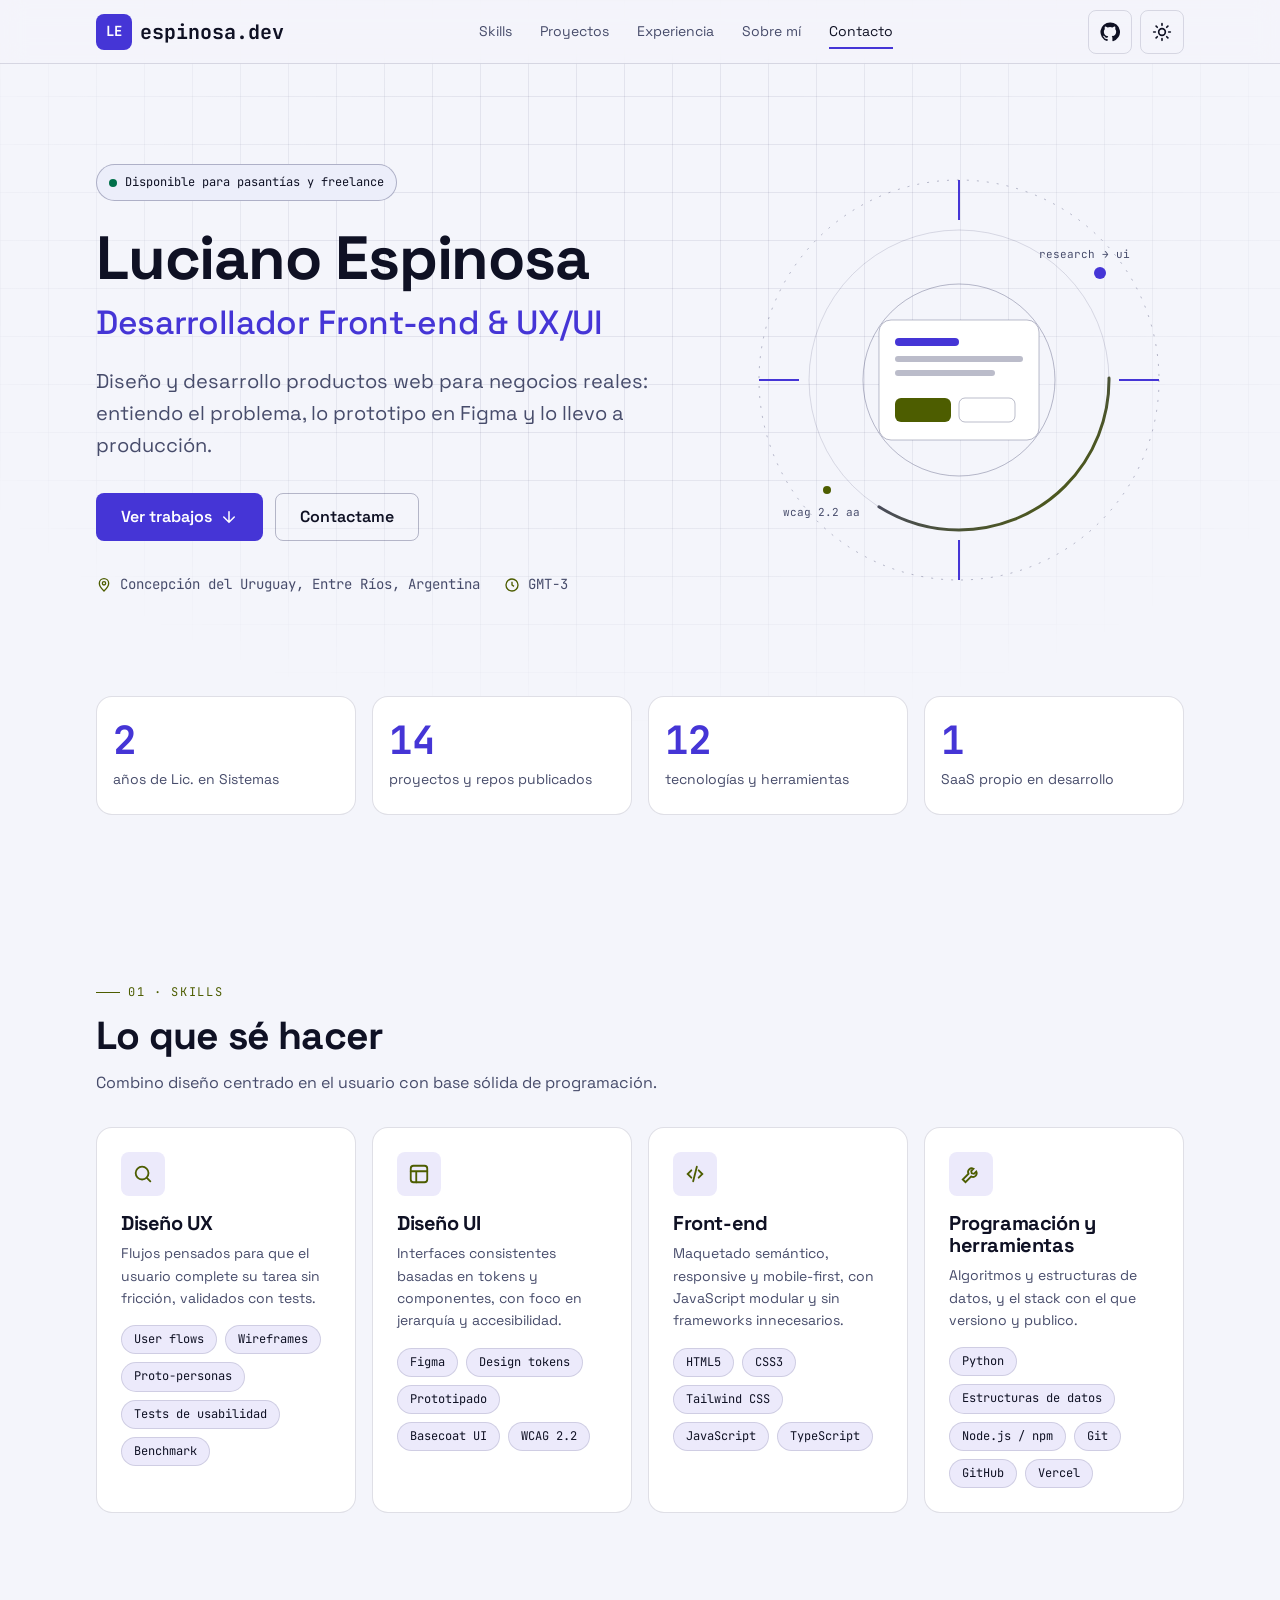
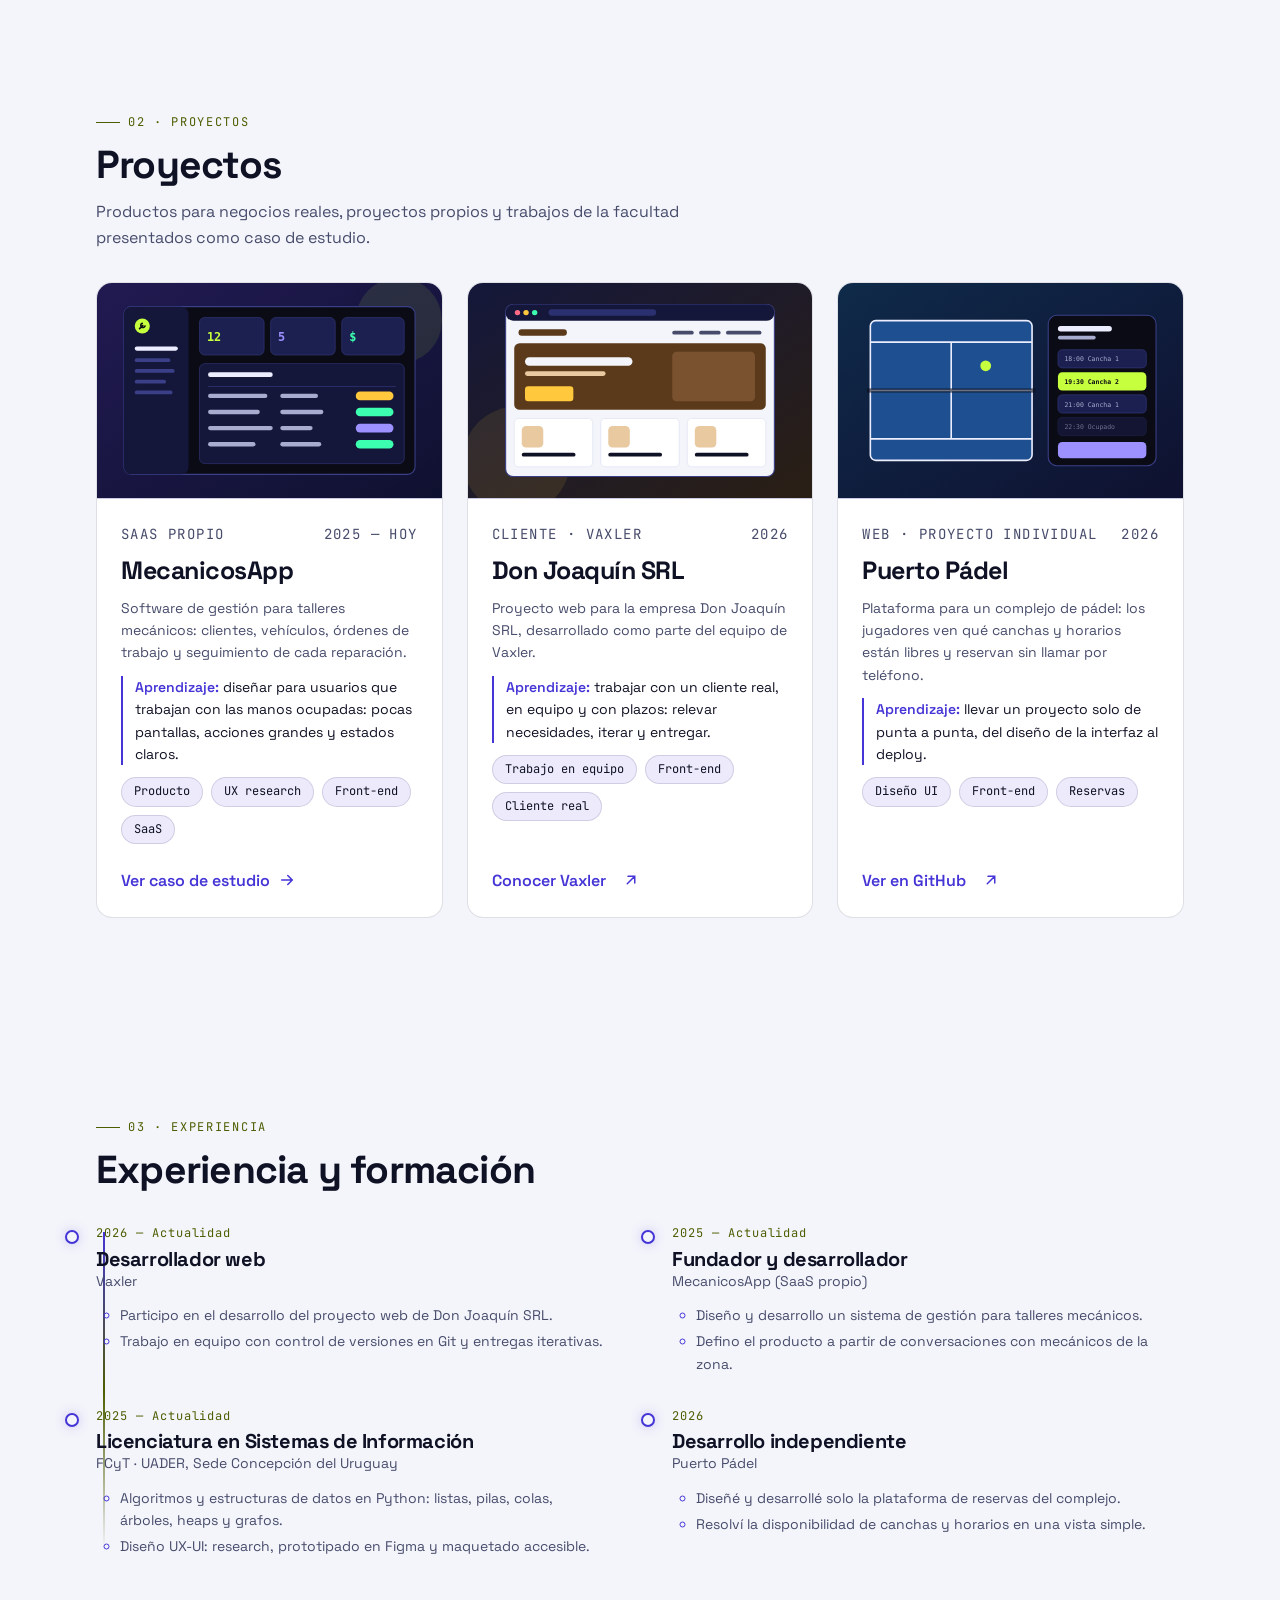
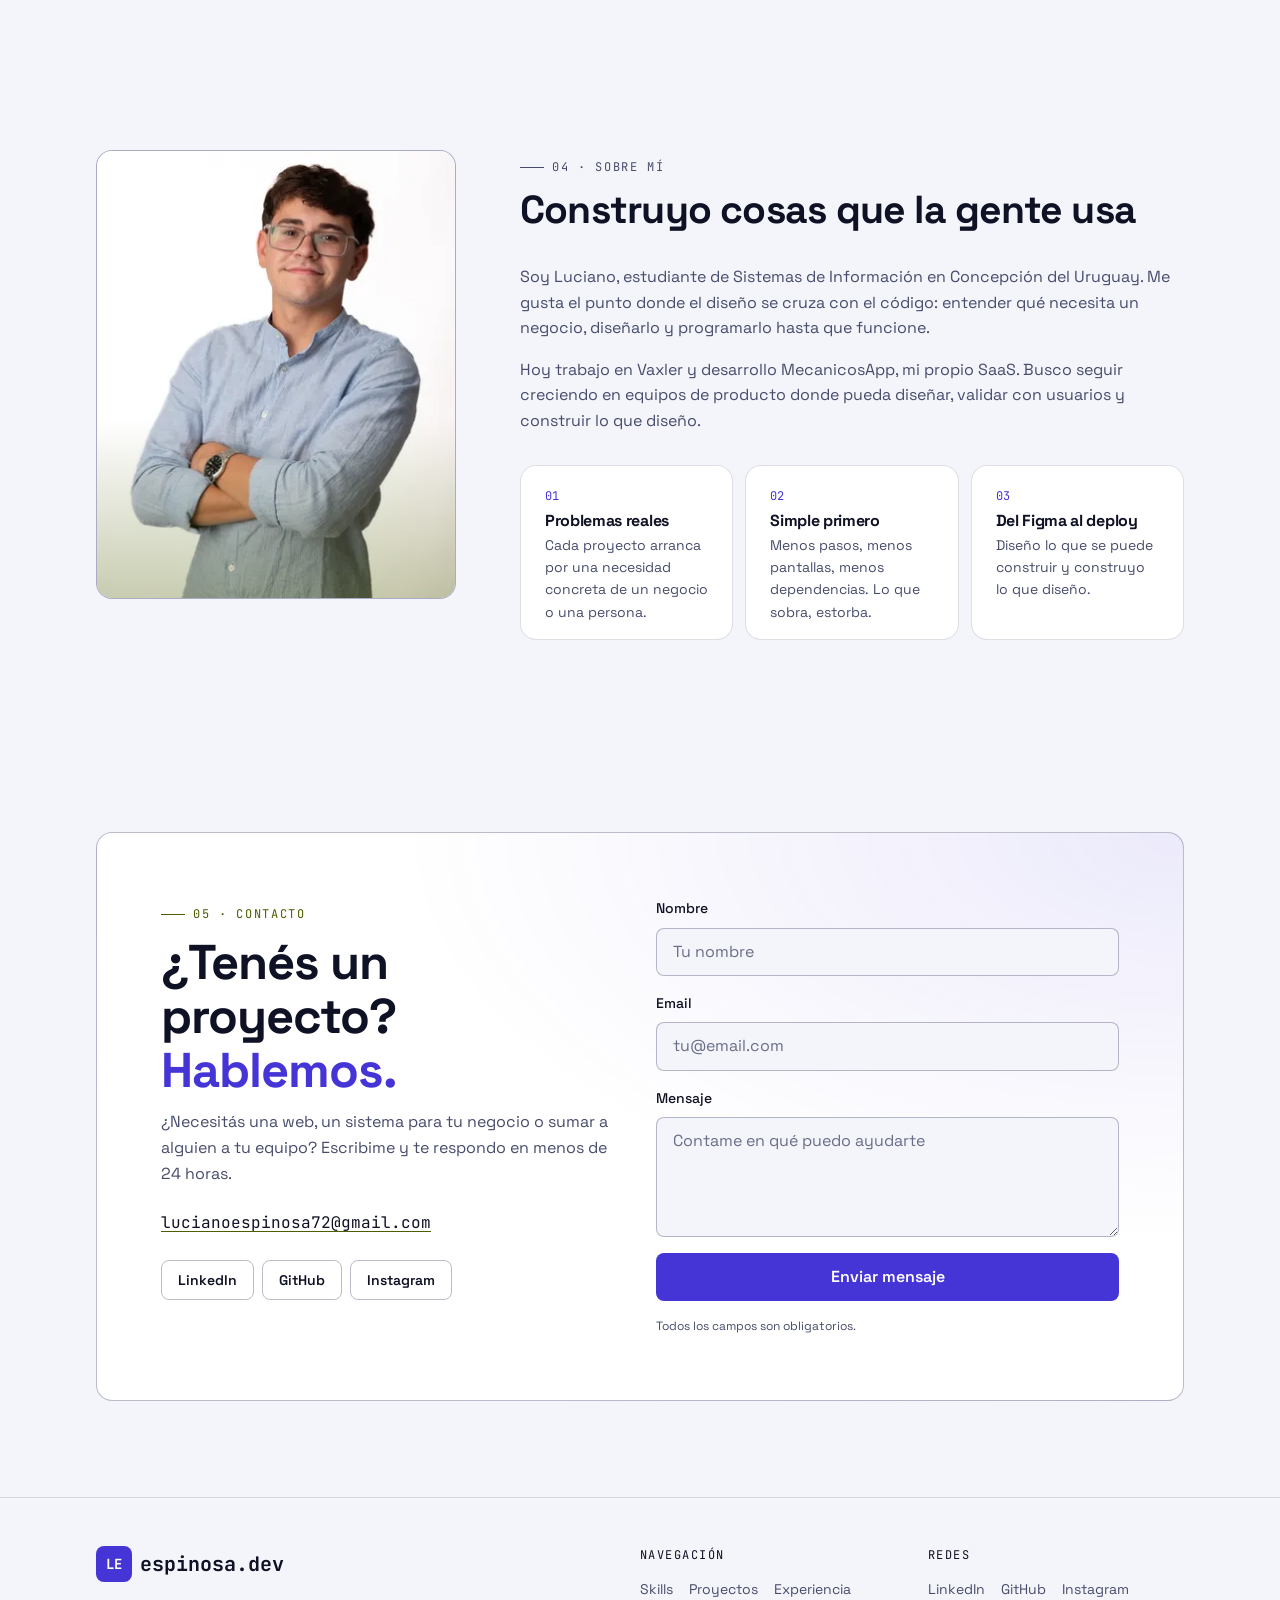
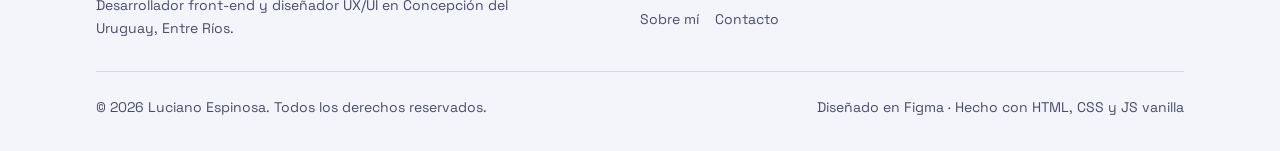
==== commit 5311efcb: "Actualizar proyectos: 3 tarjetas y caso de estudio en MecanicosApp" ====
--- a/index.html
+++ b/index.html
@@ -213,20 +213,20 @@
       <div class="container">
         <header class="section__head">
           <p class="eyebrow">02 · Proyectos</p>
-          <h2 class="section__title" id="projects-title">Casos de estudio</h2>
-          <p class="section__lead">Cada proyecto cuenta el problema, el proceso, la solución y qué aprendí.</p>
+          <h2 class="section__title" id="projects-title">Proyectos</h2>
+          <p class="section__lead">Productos para negocios reales, proyectos propios y trabajos de la facultad presentados como caso de estudio.</p>
         </header>
         <div class="projects__grid">
           <article class="card project-card reveal">
             <div class="project-card__media">
-              <img src="img/proyecto-turnos.svg" width="640" height="400" loading="lazy" alt="Mockup de la app TurnoYa: pantalla de selección de horario en un celular">
+              <img src="img/proyecto-mecanicos.svg" width="640" height="400" loading="lazy" alt="Mockup del panel de MecanicosApp con indicadores y lista de órdenes de trabajo por estado">
             </div>
             <div class="project-card__body">
-              <p class="project-card__meta"><span>App mobile</span><span>2026</span></p>
-              <h3>TurnoYa — turnos médicos</h3>
-              <p>Rediseño del flujo de reserva de turnos para un centro de salud local, pensado para adultos mayores.</p>
-              <p class="project-card__result"><strong>Resultado:</strong> la reserva pasó de 9 a 4 pasos y el tiempo promedio en el test bajó un 52%.</p>
-              <ul class="tags" role="list"><li class="tag">Figma</li><li class="tag">Entrevistas</li><li class="tag">Test de usabilidad</li></ul>
+              <p class="project-card__meta"><span>SaaS propio</span><span>2025 — hoy</span></p>
+              <h3>MecanicosApp</h3>
+              <p>Software de gestión para talleres mecánicos: clientes, vehículos, órdenes de trabajo y seguimiento de cada reparación.</p>
+              <p class="project-card__result"><strong>Aprendizaje:</strong> diseñar para usuarios que trabajan con las manos ocupadas: pocas pantallas, acciones grandes y estados claros.</p>
+              <ul class="tags" role="list"><li class="tag">Producto</li><li class="tag">UX research</li><li class="tag">Front-end</li><li class="tag">SaaS</li></ul>
               <a class="project-card__link" href="caso-estudio.html">
                 Ver caso de estudio
                 <svg viewBox="0 0 24 24" fill="none" stroke="currentColor" stroke-width="2" stroke-linecap="round" aria-hidden="true"><path d="M5 12h14M13 6l6 6-6 6"/></svg>
@@ -236,16 +236,16 @@
 
           <article class="card project-card reveal">
             <div class="project-card__media">
-              <img src="img/proyecto-campus.svg" width="640" height="400" loading="lazy" alt="Mockup del panel de alumno del campus virtual en una pantalla de escritorio">
+              <img src="img/proyecto-donjoaquin.svg" width="640" height="400" loading="lazy" alt="Mockup del sitio web de Don Joaquín SRL en un navegador de escritorio">
             </div>
             <div class="project-card__body">
-              <p class="project-card__meta"><span>Web app</span><span>2025</span></p>
-              <h3>Campus FCyT — panel del alumno</h3>
-              <p>Propuesta de rediseño del panel de alumno para encontrar materias, fechas de examen y avisos en un solo lugar.</p>
-              <p class="project-card__result"><strong>Aprendizaje:</strong> el card sorting mostró que los alumnos agrupan por fecha, no por materia.</p>
-              <ul class="tags" role="list"><li class="tag">Card sorting</li><li class="tag">Wireframes</li><li class="tag">Design system</li></ul>
-              <a class="project-card__link" href="https://www.figma.com/" target="_blank" rel="noopener noreferrer">
-                Ver prototipo en Figma<span class="visually-hidden"> (se abre en una pestaña nueva)</span>
+              <p class="project-card__meta"><span>Cliente · Vaxler</span><span>2026</span></p>
+              <h3>Don Joaquín SRL</h3>
+              <p>Proyecto web para la empresa Don Joaquín SRL, desarrollado como parte del equipo de Vaxler.</p>
+              <p class="project-card__result"><strong>Aprendizaje:</strong> trabajar con un cliente real, en equipo y con plazos: relevar necesidades, iterar y entregar.</p>
+              <ul class="tags" role="list"><li class="tag">Trabajo en equipo</li><li class="tag">Front-end</li><li class="tag">Cliente real</li></ul>
+              <a class="project-card__link" href="https://www.vaxler.com" target="_blank" rel="noopener noreferrer">
+                Conocer Vaxler<span class="visually-hidden"> (se abre en una pestaña nueva)</span>
                 <svg viewBox="0 0 24 24" fill="none" stroke="currentColor" stroke-width="2" stroke-linecap="round" aria-hidden="true"><path d="M7 17 17 7M8 7h9v9"/></svg>
               </a>
             </div>
@@ -253,16 +253,16 @@
 
           <article class="card project-card reveal">
             <div class="project-card__media">
-              <img src="img/proyecto-feria.svg" width="640" height="400" loading="lazy" alt="Mockup de la landing de Feria Local con catálogo de productores">
+              <img src="img/proyecto-padel.svg" width="640" height="400" loading="lazy" alt="Mockup de Puerto Pádel: cancha vista desde arriba y lista de horarios disponibles para reservar">
             </div>
             <div class="project-card__body">
-              <p class="project-card__meta"><span>Landing + front-end</span><span>2025</span></p>
-              <h3>Feria Local — catálogo de productores</h3>
-              <p>Landing responsive para que productores de la región muestren sus productos y reciban pedidos por WhatsApp.</p>
-              <p class="project-card__result"><strong>Resultado:</strong> Lighthouse 98 en accesibilidad y maquetado 100% fiel al Figma.</p>
-              <ul class="tags" role="list"><li class="tag">HTML</li><li class="tag">CSS Grid</li><li class="tag">Netlify</li></ul>
+              <p class="project-card__meta"><span>Web · Proyecto individual</span><span>2026</span></p>
+              <h3>Puerto Pádel</h3>
+              <p>Plataforma para un complejo de pádel: los jugadores ven qué canchas y horarios están libres y reservan sin llamar por teléfono.</p>
+              <p class="project-card__result"><strong>Aprendizaje:</strong> llevar un proyecto solo de punta a punta, del diseño de la interfaz al deploy.</p>
+              <ul class="tags" role="list"><li class="tag">Diseño UI</li><li class="tag">Front-end</li><li class="tag">Reservas</li></ul>
               <a class="project-card__link" href="https://github.com/lucianoespinosa72" target="_blank" rel="noopener noreferrer">
-                Ver repositorio<span class="visually-hidden"> (se abre en una pestaña nueva)</span>
+                Ver en GitHub<span class="visually-hidden"> (se abre en una pestaña nueva)</span>
                 <svg viewBox="0 0 24 24" fill="none" stroke="currentColor" stroke-width="2" stroke-linecap="round" aria-hidden="true"><path d="M7 17 17 7M8 7h9v9"/></svg>
               </a>
             </div>
@@ -280,39 +280,39 @@
         </header>
         <ol class="timeline" role="list">
           <li class="timeline__item reveal">
-            <p class="timeline__period">2023 — Actualidad</p>
+            <p class="timeline__period">2026 — Actualidad</p>
+            <h3>Desarrollador web</h3>
+            <p class="timeline__org">Vaxler</p>
+            <ul>
+              <li>Participo en el desarrollo del proyecto web de Don Joaquín SRL.</li>
+              <li>Trabajo en equipo con control de versiones en Git y entregas iterativas.</li>
+            </ul>
+          </li>
+          <li class="timeline__item reveal">
+            <p class="timeline__period">2025 — Actualidad</p>
+            <h3>Fundador y desarrollador</h3>
+            <p class="timeline__org">MecanicosApp (SaaS propio)</p>
+            <ul>
+              <li>Diseño y desarrollo un sistema de gestión para talleres mecánicos.</li>
+              <li>Defino el producto a partir de conversaciones con mecánicos de la zona.</li>
+            </ul>
+          </li>
+          <li class="timeline__item reveal">
+            <p class="timeline__period">2025 — Actualidad</p>
             <h3>Licenciatura en Sistemas de Información</h3>
             <p class="timeline__org">FCyT · UADER, Sede Concepción del Uruguay</p>
             <ul>
-              <li>Cursando 4.º año; promedio 8,2.</li>
-              <li>Trabajos prácticos de Diseño UX-UI presentados como casos de estudio.</li>
+              <li>Algoritmos y estructuras de datos en Python: listas, pilas, colas, árboles, heaps y grafos.</li>
+              <li>Diseño UX-UI: research, prototipado en Figma y maquetado accesible.</li>
             </ul>
           </li>
           <li class="timeline__item reveal">
-            <p class="timeline__period">2025 — 3 meses</p>
-            <h3>Diseño UX/UI freelance</h3>
-            <p class="timeline__org">Feria Local (proyecto comunitario)</p>
+            <p class="timeline__period">2026</p>
+            <h3>Desarrollo independiente</h3>
+            <p class="timeline__org">Puerto Pádel</p>
             <ul>
-              <li>Diseñé y maqueté la landing con catálogo de productores.</li>
-              <li>Coordiné 2 rondas de feedback con los productores.</li>
-            </ul>
-          </li>
-          <li class="timeline__item reveal">
-            <p class="timeline__period">2025</p>
-            <h3>Curso Google UX Design</h3>
-            <p class="timeline__org">Coursera</p>
-            <ul>
-              <li>Completé 3 proyectos de portfolio con proceso completo.</li>
-              <li>Aprendí a planificar y moderar tests de usabilidad.</li>
-            </ul>
-          </li>
-          <li class="timeline__item reveal">
-            <p class="timeline__period">2024</p>
-            <h3>Voluntariado — soporte digital</h3>
-            <p class="timeline__org">Biblioteca popular</p>
-            <ul>
-              <li>Ayudé a adultos mayores a usar trámites online.</li>
-              <li>Ahí descubrí lo que cuesta una interfaz mal pensada.</li>
+              <li>Diseñé y desarrollé solo la plataforma de reservas del complejo.</li>
+              <li>Resolví la disponibilidad de canchas y horarios en una vista simple.</li>
             </ul>
           </li>
         </ol>
@@ -323,29 +323,29 @@
     <section class="section" id="sobre-mi" aria-labelledby="about-title">
       <div class="container about__grid">
         <figure class="about__portrait reveal">
-          <img src="img/retrato.svg" width="360" height="450" loading="lazy" alt="Ilustración de Luciano Espinosa sonriendo, con buzo y fondo violeta">
+          <img src="img/luciano-360.webp" srcset="img/luciano-360.webp 360w, img/luciano-720.webp 720w" sizes="(min-width: 1280px) 360px, (min-width: 768px) 280px, 320px" width="360" height="450" loading="lazy" alt="Luciano Espinosa sonriendo, con anteojos y camisa celeste, de brazos cruzados">
         </figure>
         <div class="about__text">
           <header class="section__head">
             <p class="eyebrow">04 · Sobre mí</p>
-            <h2 class="section__title" id="about-title">Diseño para personas reales</h2>
+            <h2 class="section__title" id="about-title">Construyo cosas que la gente usa</h2>
           </header>
-          <p>Soy estudiante de Sistemas de Información y me interesa el punto donde el diseño se encuentra con el código. Disfruto entender cómo piensa la gente antes de abrir Figma.</p>
-          <p>Busco mi primera experiencia profesional en un equipo de producto donde pueda diseñar, validar con usuarios y también maquetar lo que diseño.</p>
+          <p>Soy Luciano, estudiante de Sistemas de Información en Concepción del Uruguay. Me gusta el punto donde el diseño se cruza con el código: entender qué necesita un negocio, diseñarlo y programarlo hasta que funcione.</p>
+          <p>Hoy trabajo en Vaxler y desarrollo MecanicosApp, mi propio SaaS. Busco seguir creciendo en equipos de producto donde pueda diseñar, validar con usuarios y construir lo que diseño.</p>
           <ul class="principles" role="list">
             <li class="card principle reveal">
               <span class="principle__num">01</span>
-              <h3>Primero el problema</h3>
-              <p>No diseño pantallas: resuelvo necesidades que validé con usuarios.</p>
+              <h3>Problemas reales</h3>
+              <p>Cada proyecto arranca por una necesidad concreta de un negocio o una persona.</p>
             </li>
             <li class="card principle reveal">
               <span class="principle__num">02</span>
-              <h3>Accesible por defecto</h3>
-              <p>Contraste, teclado y lectores de pantalla desde el primer boceto.</p>
+              <h3>Simple primero</h3>
+              <p>Menos pasos, menos pantallas, menos dependencias. Lo que sobra, estorba.</p>
             </li>
             <li class="card principle reveal">
               <span class="principle__num">03</span>
-              <h3>Del Figma al código</h3>
+              <h3>Del Figma al deploy</h3>
               <p>Diseño lo que se puede construir y construyo lo que diseño.</p>
             </li>
           </ul>
@@ -360,7 +360,7 @@
           <div>
             <p class="eyebrow">05 · Contacto</p>
             <h2 class="contact__title" id="contact-title">¿Tenés un proyecto? <span>Hablemos.</span></h2>
-            <p class="section__lead">Respondo en menos de 24 horas. Escribime por mail o dejame un mensaje.</p>
+            <p class="section__lead">¿Necesitás una web, un sistema para tu negocio o sumar a alguien a tu equipo? Escribime y te respondo en menos de 24 horas.</p>
             <a class="contact__mail" href="mailto:lucianoespinosa72@gmail.com">lucianoespinosa72@gmail.com</a>
             <ul class="socials" role="list">
               <li><a class="btn btn--ghost btn--sm" href="https://www.linkedin.com/in/luciano-espinosa-1b3a7043b/" target="_blank" rel="noopener noreferrer">LinkedIn<span class="visually-hidden"> (se abre en una pestaña nueva)</span></a></li>
@@ -398,7 +398,7 @@
       <div class="footer__grid">
         <div>
           <a class="logo" href="#inicio"><span class="logo__mark" aria-hidden="true">LE</span><span>espinosa.dev</span></a>
-          <p style="margin-top: var(--space-3); max-width: 28rem;">Diseñador UX/UI y front-end en formación. Hecho con HTML5, CSS3 y JavaScript vanilla, desplegado en Netlify.</p>
+          <p style="margin-top: var(--space-3); max-width: 28rem;">Desarrollador front-end y diseñador UX/UI en Concepción del Uruguay, Entre Ríos.</p>
         </div>
         <nav class="footer__nav" aria-label="Pie de página">
           <p class="footer__heading">Navegación</p>
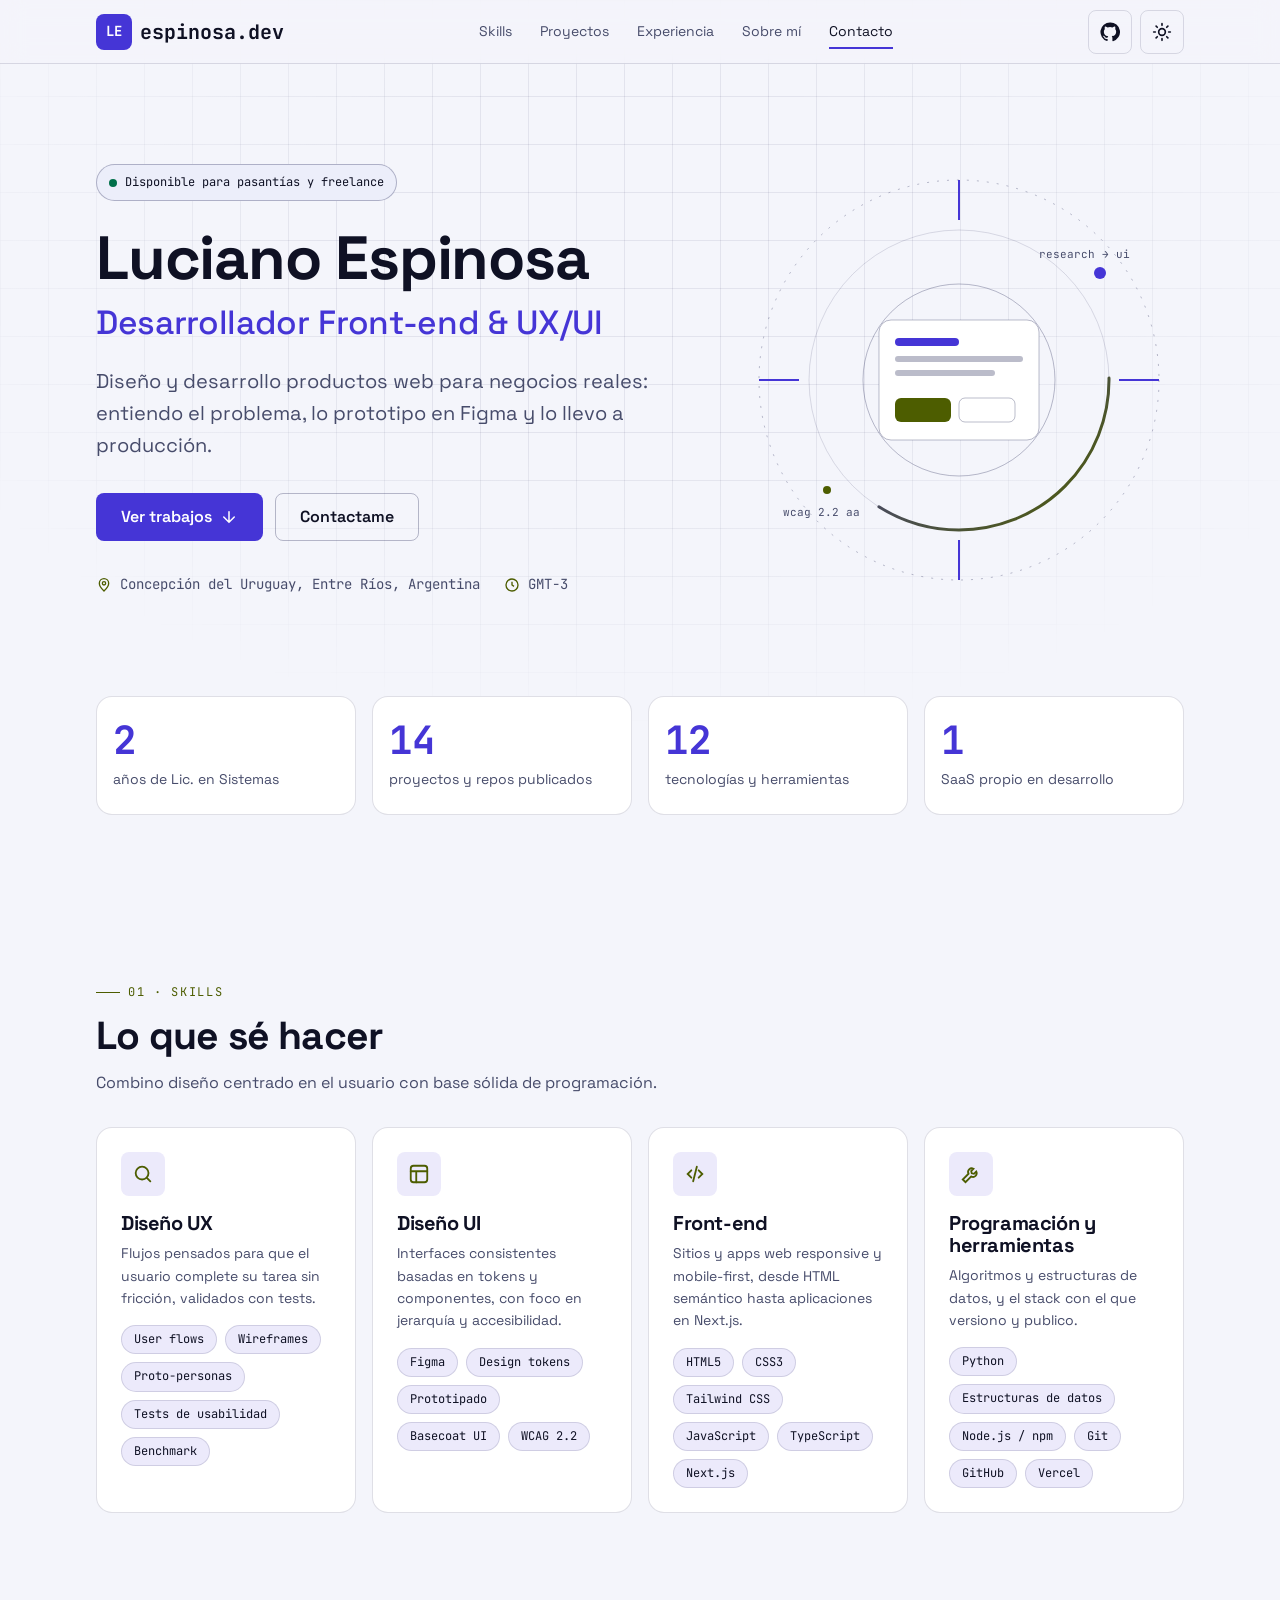
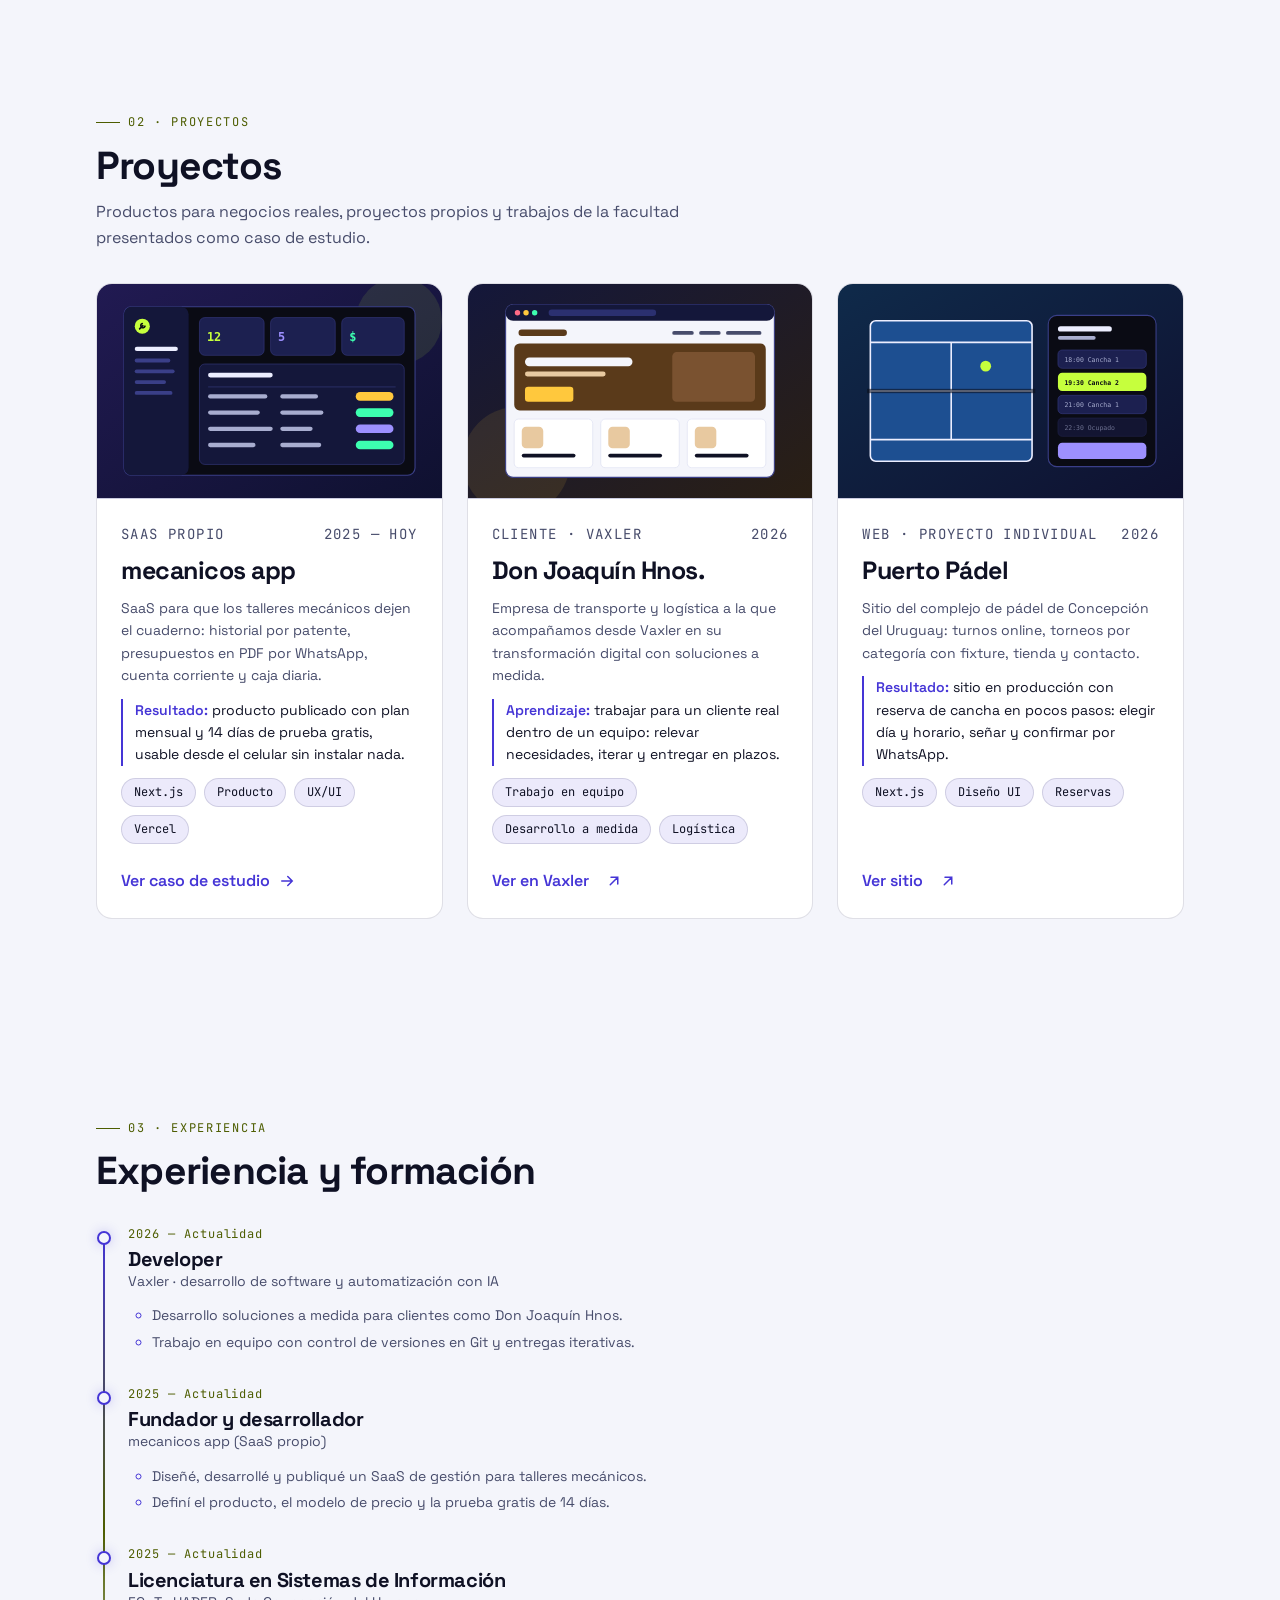
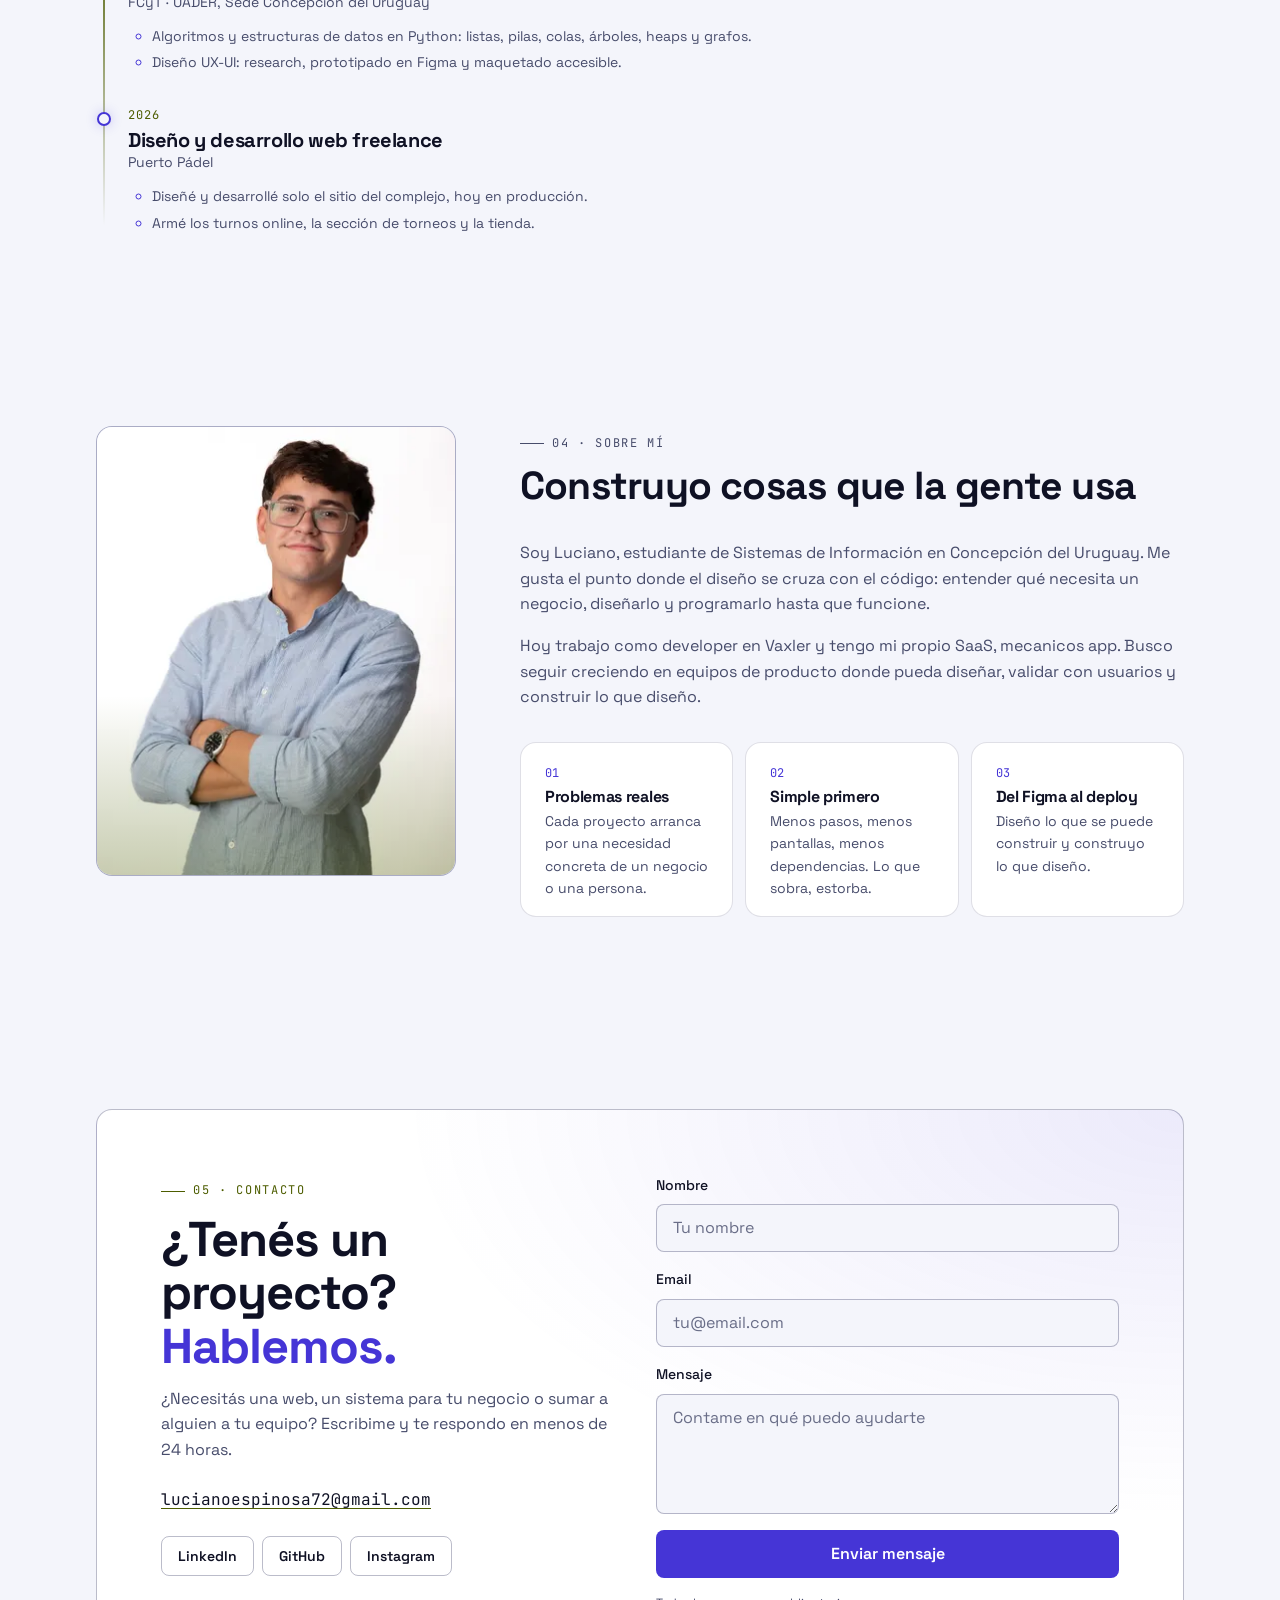
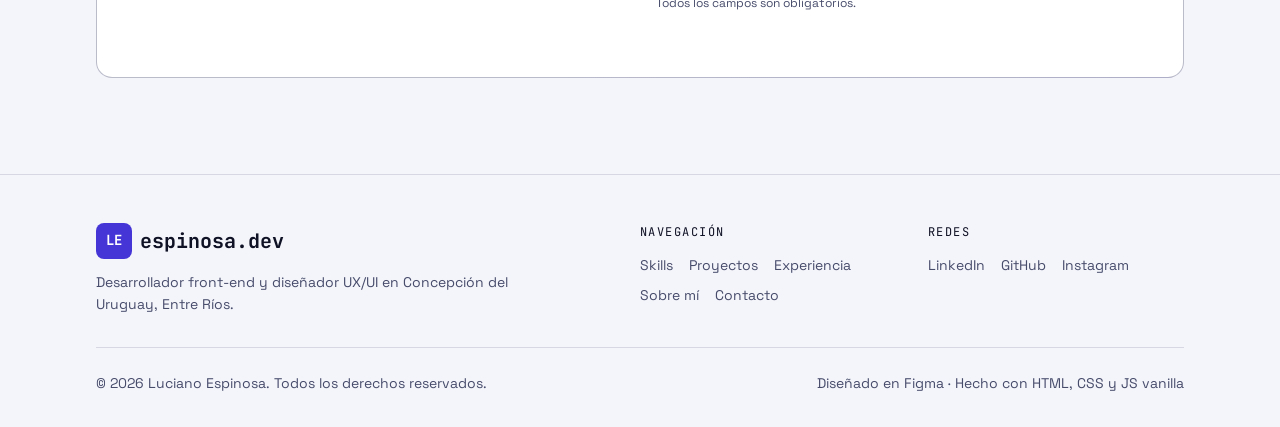
==== commit 4b6745ec: "Agregar links reales y descripciones de Puerto Pádel, mecanicos app y Vaxler" ====
--- a/index.html
+++ b/index.html
@@ -189,9 +189,9 @@
               <svg viewBox="0 0 24 24" fill="none" stroke="currentColor" stroke-width="2" stroke-linecap="round"><path d="m8 8-4 4 4 4M16 8l4 4-4 4M14 4l-4 16"/></svg>
             </div>
             <h3>Front-end</h3>
-            <p>Maquetado semántico, responsive y mobile-first, con JavaScript modular y sin frameworks innecesarios.</p>
+            <p>Sitios y apps web responsive y mobile-first, desde HTML semántico hasta aplicaciones en Next.js.</p>
             <ul class="tags" role="list">
-              <li class="tag">HTML5</li><li class="tag">CSS3</li><li class="tag">Tailwind CSS</li><li class="tag">JavaScript</li><li class="tag">TypeScript</li>
+              <li class="tag">HTML5</li><li class="tag">CSS3</li><li class="tag">Tailwind CSS</li><li class="tag">JavaScript</li><li class="tag">TypeScript</li><li class="tag">Next.js</li>
             </ul>
           </article>
           <article class="card skill-card reveal">
@@ -219,14 +219,14 @@
         <div class="projects__grid">
           <article class="card project-card reveal">
             <div class="project-card__media">
-              <img src="img/proyecto-mecanicos.svg" width="640" height="400" loading="lazy" alt="Mockup del panel de MecanicosApp con indicadores y lista de órdenes de trabajo por estado">
+              <img src="img/proyecto-mecanicos.svg" width="640" height="400" loading="lazy" alt="Ilustración del panel de mecanicos app con indicadores y lista de trabajos por estado">
             </div>
             <div class="project-card__body">
               <p class="project-card__meta"><span>SaaS propio</span><span>2025 — hoy</span></p>
-              <h3>MecanicosApp</h3>
-              <p>Software de gestión para talleres mecánicos: clientes, vehículos, órdenes de trabajo y seguimiento de cada reparación.</p>
-              <p class="project-card__result"><strong>Aprendizaje:</strong> diseñar para usuarios que trabajan con las manos ocupadas: pocas pantallas, acciones grandes y estados claros.</p>
-              <ul class="tags" role="list"><li class="tag">Producto</li><li class="tag">UX research</li><li class="tag">Front-end</li><li class="tag">SaaS</li></ul>
+              <h3>mecanicos app</h3>
+              <p>SaaS para que los talleres mecánicos dejen el cuaderno: historial por patente, presupuestos en PDF por WhatsApp, cuenta corriente y caja diaria.</p>
+              <p class="project-card__result"><strong>Resultado:</strong> producto publicado con plan mensual y 14 días de prueba gratis, usable desde el celular sin instalar nada.</p>
+              <ul class="tags" role="list"><li class="tag">Next.js</li><li class="tag">Producto</li><li class="tag">UX/UI</li><li class="tag">Vercel</li></ul>
               <a class="project-card__link" href="caso-estudio.html">
                 Ver caso de estudio
                 <svg viewBox="0 0 24 24" fill="none" stroke="currentColor" stroke-width="2" stroke-linecap="round" aria-hidden="true"><path d="M5 12h14M13 6l6 6-6 6"/></svg>
@@ -236,16 +236,16 @@
 
           <article class="card project-card reveal">
             <div class="project-card__media">
-              <img src="img/proyecto-donjoaquin.svg" width="640" height="400" loading="lazy" alt="Mockup del sitio web de Don Joaquín SRL en un navegador de escritorio">
+              <img src="img/proyecto-donjoaquin.svg" width="640" height="400" loading="lazy" alt="Ilustración de un sitio web corporativo de Don Joaquín Hnos. en un navegador de escritorio">
             </div>
             <div class="project-card__body">
               <p class="project-card__meta"><span>Cliente · Vaxler</span><span>2026</span></p>
-              <h3>Don Joaquín SRL</h3>
-              <p>Proyecto web para la empresa Don Joaquín SRL, desarrollado como parte del equipo de Vaxler.</p>
-              <p class="project-card__result"><strong>Aprendizaje:</strong> trabajar con un cliente real, en equipo y con plazos: relevar necesidades, iterar y entregar.</p>
-              <ul class="tags" role="list"><li class="tag">Trabajo en equipo</li><li class="tag">Front-end</li><li class="tag">Cliente real</li></ul>
-              <a class="project-card__link" href="https://www.vaxler.com" target="_blank" rel="noopener noreferrer">
-                Conocer Vaxler<span class="visually-hidden"> (se abre en una pestaña nueva)</span>
+              <h3>Don Joaquín Hnos.</h3>
+              <p>Empresa de transporte y logística a la que acompañamos desde Vaxler en su transformación digital con soluciones a medida.</p>
+              <p class="project-card__result"><strong>Aprendizaje:</strong> trabajar para un cliente real dentro de un equipo: relevar necesidades, iterar y entregar en plazos.</p>
+              <ul class="tags" role="list"><li class="tag">Trabajo en equipo</li><li class="tag">Desarrollo a medida</li><li class="tag">Logística</li></ul>
+              <a class="project-card__link" href="https://vaxler.com.ar/clientes" target="_blank" rel="noopener noreferrer">
+                Ver en Vaxler<span class="visually-hidden"> (se abre en una pestaña nueva)</span>
                 <svg viewBox="0 0 24 24" fill="none" stroke="currentColor" stroke-width="2" stroke-linecap="round" aria-hidden="true"><path d="M7 17 17 7M8 7h9v9"/></svg>
               </a>
             </div>
@@ -253,16 +253,16 @@
 
           <article class="card project-card reveal">
             <div class="project-card__media">
-              <img src="img/proyecto-padel.svg" width="640" height="400" loading="lazy" alt="Mockup de Puerto Pádel: cancha vista desde arriba y lista de horarios disponibles para reservar">
+              <img src="img/proyecto-padel.svg" width="640" height="400" loading="lazy" alt="Ilustración de Puerto Pádel: cancha vista desde arriba y lista de horarios disponibles para reservar">
             </div>
             <div class="project-card__body">
               <p class="project-card__meta"><span>Web · Proyecto individual</span><span>2026</span></p>
               <h3>Puerto Pádel</h3>
-              <p>Plataforma para un complejo de pádel: los jugadores ven qué canchas y horarios están libres y reservan sin llamar por teléfono.</p>
-              <p class="project-card__result"><strong>Aprendizaje:</strong> llevar un proyecto solo de punta a punta, del diseño de la interfaz al deploy.</p>
-              <ul class="tags" role="list"><li class="tag">Diseño UI</li><li class="tag">Front-end</li><li class="tag">Reservas</li></ul>
-              <a class="project-card__link" href="https://github.com/lucianoespinosa72" target="_blank" rel="noopener noreferrer">
-                Ver en GitHub<span class="visually-hidden"> (se abre en una pestaña nueva)</span>
+              <p>Sitio del complejo de pádel de Concepción del Uruguay: turnos online, torneos por categoría con fixture, tienda y contacto.</p>
+              <p class="project-card__result"><strong>Resultado:</strong> sitio en producción con reserva de cancha en pocos pasos: elegir día y horario, señar y confirmar por WhatsApp.</p>
+              <ul class="tags" role="list"><li class="tag">Next.js</li><li class="tag">Diseño UI</li><li class="tag">Reservas</li></ul>
+              <a class="project-card__link" href="https://www.puertopadel.com/" target="_blank" rel="noopener noreferrer">
+                Ver sitio<span class="visually-hidden"> (se abre en una pestaña nueva)</span>
                 <svg viewBox="0 0 24 24" fill="none" stroke="currentColor" stroke-width="2" stroke-linecap="round" aria-hidden="true"><path d="M7 17 17 7M8 7h9v9"/></svg>
               </a>
             </div>
@@ -281,20 +281,20 @@
         <ol class="timeline" role="list">
           <li class="timeline__item reveal">
             <p class="timeline__period">2026 — Actualidad</p>
-            <h3>Desarrollador web</h3>
-            <p class="timeline__org">Vaxler</p>
+            <h3>Developer</h3>
+            <p class="timeline__org">Vaxler · desarrollo de software y automatización con IA</p>
             <ul>
-              <li>Participo en el desarrollo del proyecto web de Don Joaquín SRL.</li>
+              <li>Desarrollo soluciones a medida para clientes como Don Joaquín Hnos.</li>
               <li>Trabajo en equipo con control de versiones en Git y entregas iterativas.</li>
             </ul>
           </li>
           <li class="timeline__item reveal">
             <p class="timeline__period">2025 — Actualidad</p>
             <h3>Fundador y desarrollador</h3>
-            <p class="timeline__org">MecanicosApp (SaaS propio)</p>
+            <p class="timeline__org">mecanicos app (SaaS propio)</p>
             <ul>
-              <li>Diseño y desarrollo un sistema de gestión para talleres mecánicos.</li>
-              <li>Defino el producto a partir de conversaciones con mecánicos de la zona.</li>
+              <li>Diseñé, desarrollé y publiqué un SaaS de gestión para talleres mecánicos.</li>
+              <li>Definí el producto, el modelo de precio y la prueba gratis de 14 días.</li>
             </ul>
           </li>
           <li class="timeline__item reveal">
@@ -308,11 +308,11 @@
           </li>
           <li class="timeline__item reveal">
             <p class="timeline__period">2026</p>
-            <h3>Desarrollo independiente</h3>
+            <h3>Diseño y desarrollo web freelance</h3>
             <p class="timeline__org">Puerto Pádel</p>
             <ul>
-              <li>Diseñé y desarrollé solo la plataforma de reservas del complejo.</li>
-              <li>Resolví la disponibilidad de canchas y horarios en una vista simple.</li>
+              <li>Diseñé y desarrollé solo el sitio del complejo, hoy en producción.</li>
+              <li>Armé los turnos online, la sección de torneos y la tienda.</li>
             </ul>
           </li>
         </ol>
@@ -331,7 +331,7 @@
             <h2 class="section__title" id="about-title">Construyo cosas que la gente usa</h2>
           </header>
           <p>Soy Luciano, estudiante de Sistemas de Información en Concepción del Uruguay. Me gusta el punto donde el diseño se cruza con el código: entender qué necesita un negocio, diseñarlo y programarlo hasta que funcione.</p>
-          <p>Hoy trabajo en Vaxler y desarrollo MecanicosApp, mi propio SaaS. Busco seguir creciendo en equipos de producto donde pueda diseñar, validar con usuarios y construir lo que diseño.</p>
+          <p>Hoy trabajo como developer en Vaxler y tengo mi propio SaaS, mecanicos app. Busco seguir creciendo en equipos de producto donde pueda diseñar, validar con usuarios y construir lo que diseño.</p>
           <ul class="principles" role="list">
             <li class="card principle reveal">
               <span class="principle__num">01</span>
--- a/css/styles.css
+++ b/css/styles.css
@@ -515,7 +515,7 @@
 .project-card__link:active { opacity: 0.8; }
 
 /* ---------- 10. Timeline ---------- */
-.timeline { position: relative; display: grid; gap: var(--space-6); padding-left: var(--space-6); }
+ol.timeline { position: relative; display: grid; gap: var(--space-6); padding-left: var(--space-6); max-width: 48rem; }
 .timeline::before {
   content: "";
   position: absolute;
@@ -687,8 +687,6 @@
   .case-facts { grid-template-columns: repeat(4, 1fr); }
   .case-section__grid { grid-template-columns: 220px 1fr; gap: var(--space-7); }
   .case-steps { grid-template-columns: repeat(2, 1fr); }
-
-  .timeline { grid-template-columns: 1fr; }
 }
 
 /* ==========================================================================
@@ -740,8 +738,6 @@
   .about__portrait { max-width: none; }
 
   .contact__box { grid-template-columns: 1fr 1fr; align-items: start; padding: var(--space-8); }
-
-  .timeline { grid-template-columns: repeat(2, 1fr); column-gap: var(--space-8); }
 }
 
 /* ---------- Accesibilidad: reducir movimiento ---------- */
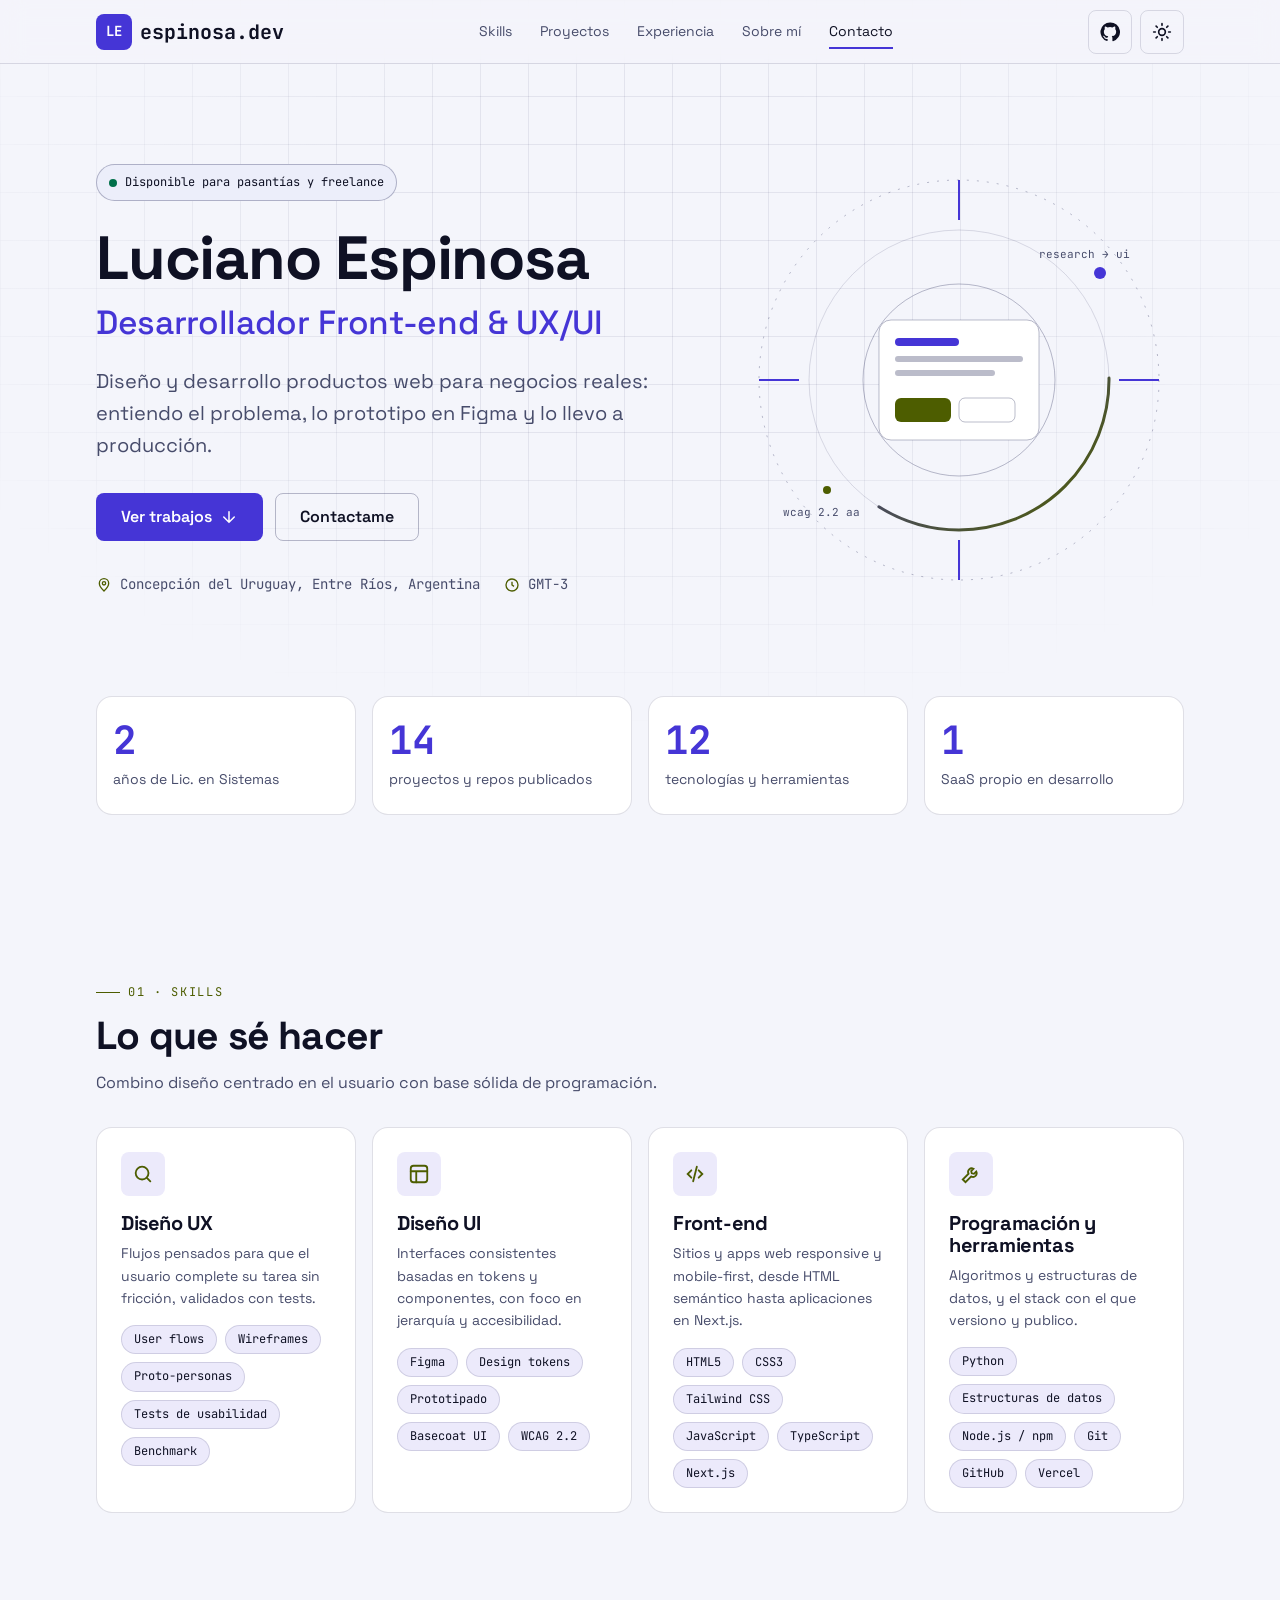
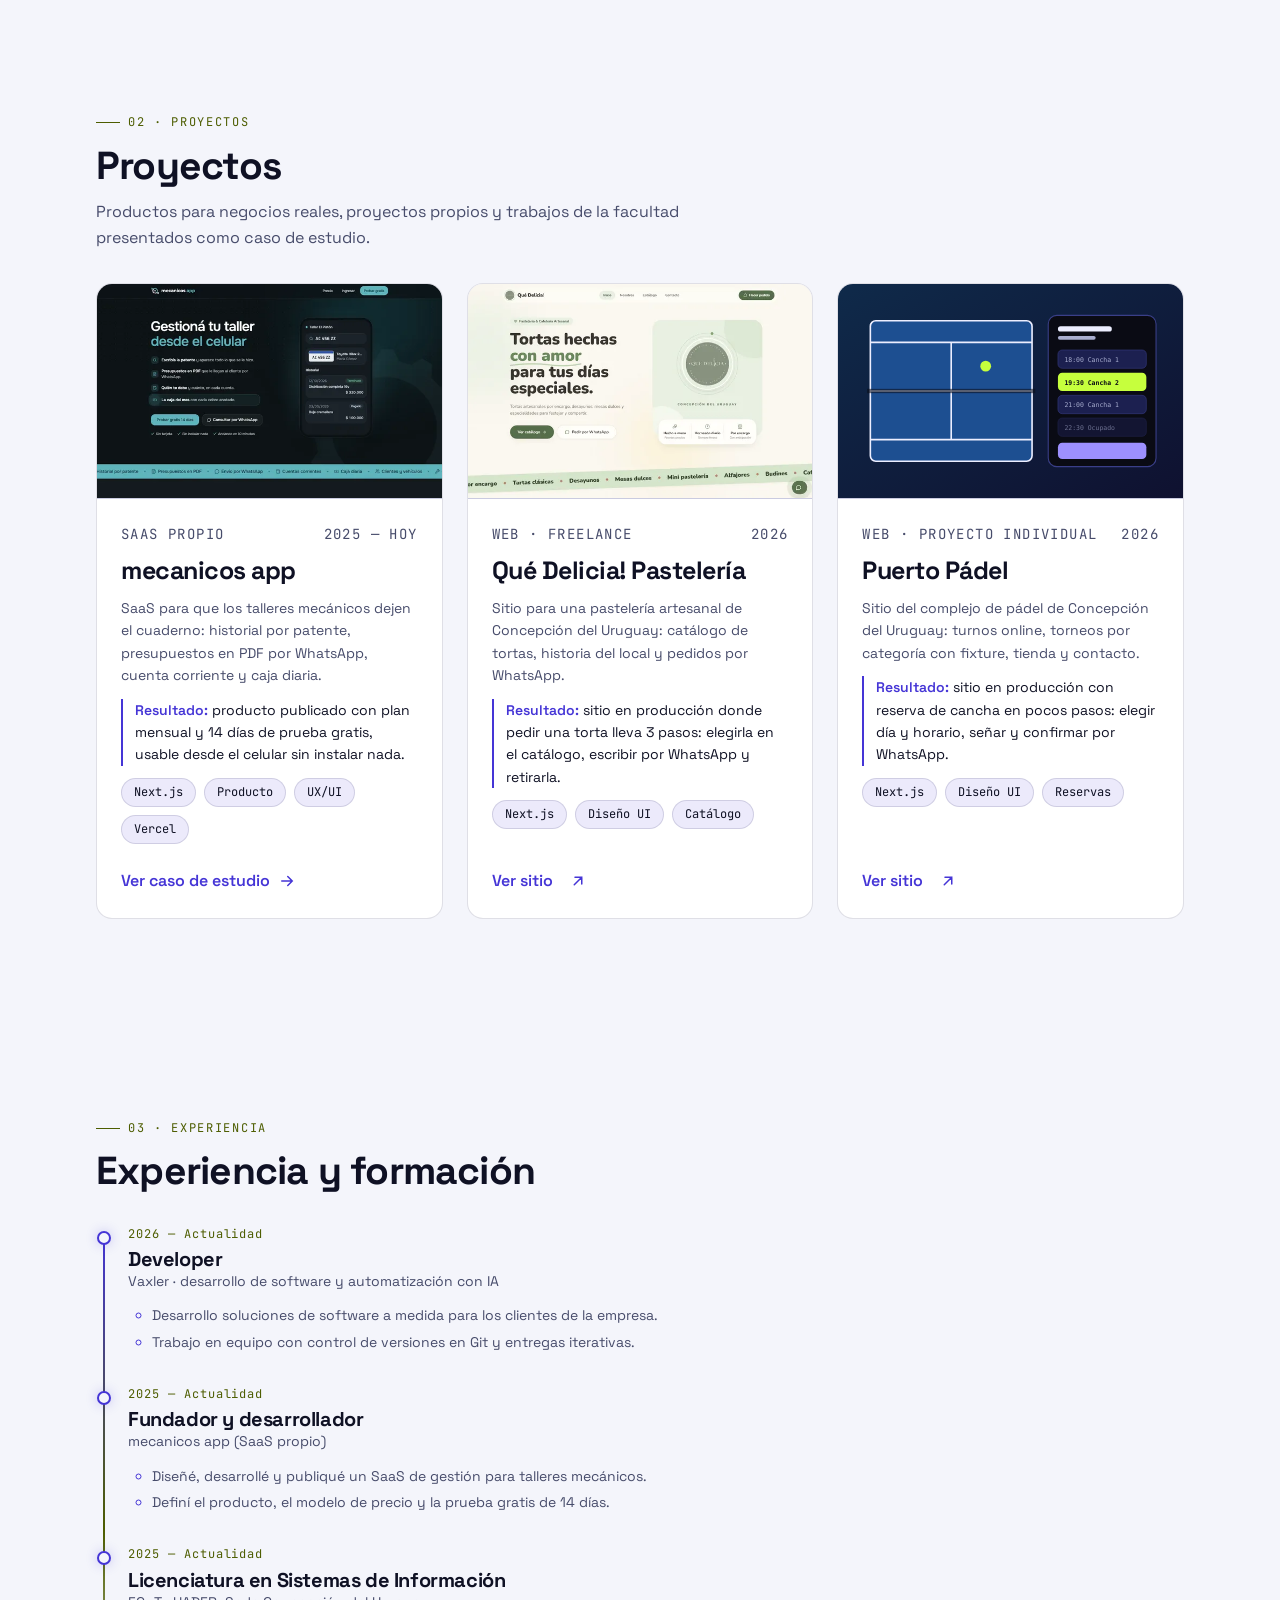
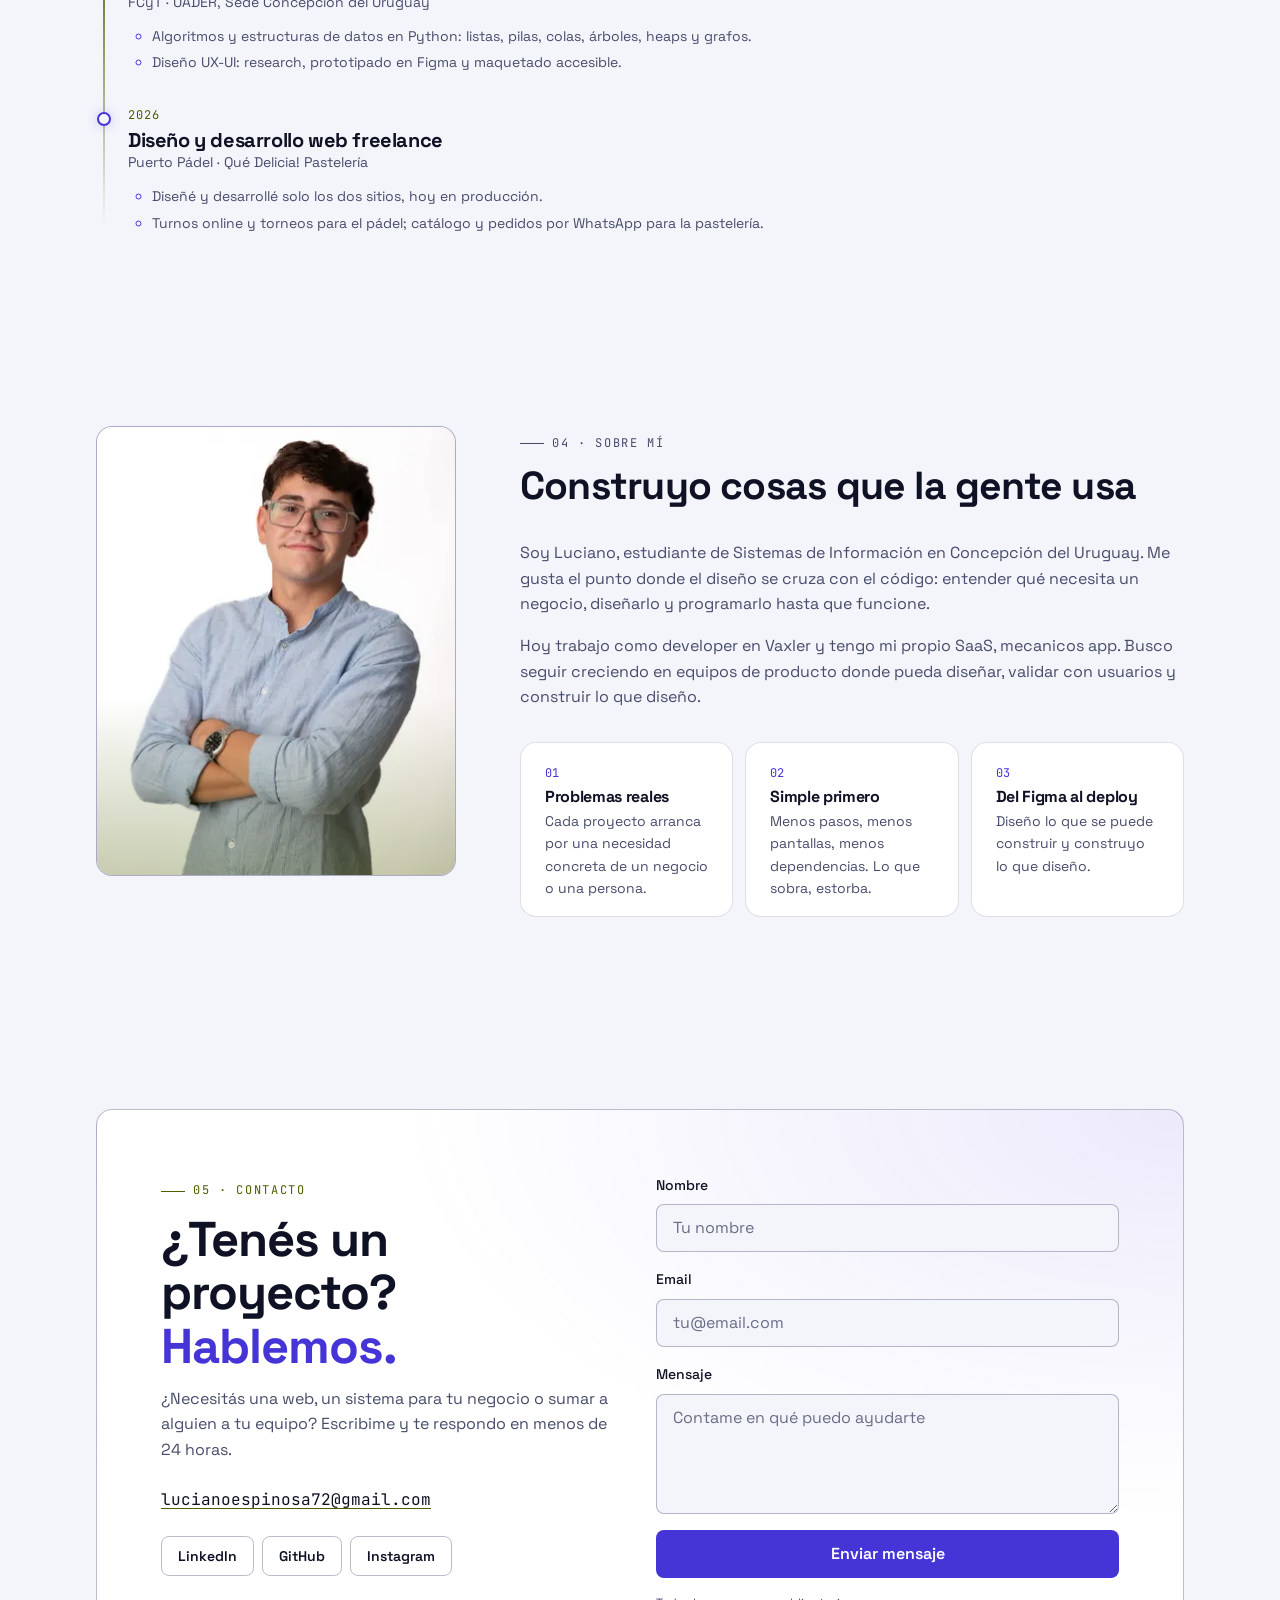
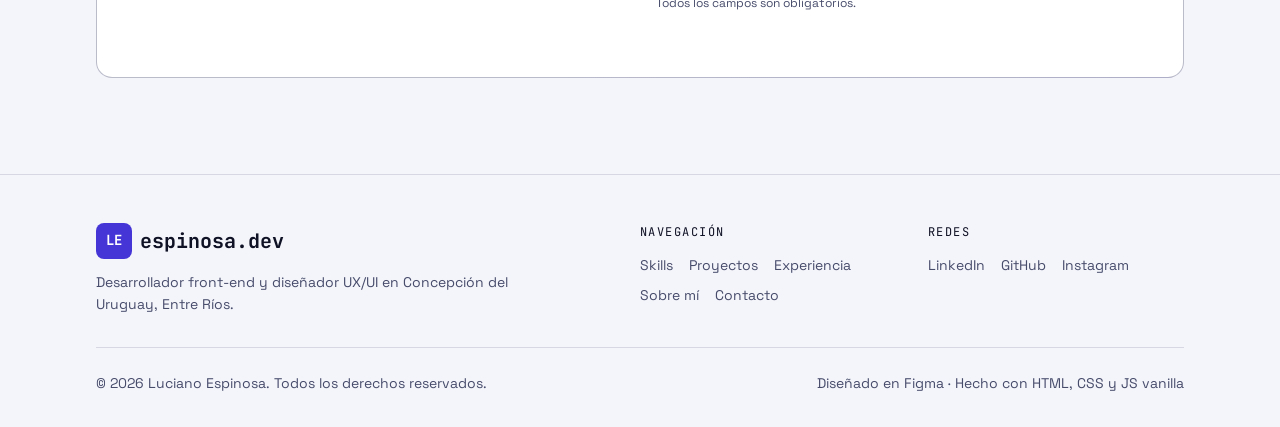
==== commit f68e3a5d: "Reemplazar Don Joaquín por Qué Delicia! Pastelería" ====
--- a/index.html
+++ b/index.html
@@ -219,7 +219,7 @@
         <div class="projects__grid">
           <article class="card project-card reveal">
             <div class="project-card__media">
-              <img src="img/proyecto-mecanicos.svg" width="640" height="400" loading="lazy" alt="Ilustración del panel de mecanicos app con indicadores y lista de trabajos por estado">
+              <img src="img/proyecto-mecanicos.webp" width="640" height="400" loading="lazy" alt="Inicio de mecanicos app: titular Gestioná tu taller desde el celular y un celular con la búsqueda por patente y el historial del auto">
             </div>
             <div class="project-card__body">
               <p class="project-card__meta"><span>SaaS propio</span><span>2025 — hoy</span></p>
@@ -236,16 +236,16 @@
 
           <article class="card project-card reveal">
             <div class="project-card__media">
-              <img src="img/proyecto-donjoaquin.svg" width="640" height="400" loading="lazy" alt="Ilustración de un sitio web corporativo de Don Joaquín Hnos. en un navegador de escritorio">
+              <img src="img/proyecto-delicia.webp" width="640" height="400" loading="lazy" alt="Inicio del sitio de Qué Delicia!: titular Tortas hechas con amor para tus días especiales, botones Ver catálogo y Pedir por WhatsApp, y el logo de la pastelería">
             </div>
             <div class="project-card__body">
-              <p class="project-card__meta"><span>Cliente · Vaxler</span><span>2026</span></p>
-              <h3>Don Joaquín Hnos.</h3>
-              <p>Empresa de transporte y logística a la que acompañamos desde Vaxler en su transformación digital con soluciones a medida.</p>
-              <p class="project-card__result"><strong>Aprendizaje:</strong> trabajar para un cliente real dentro de un equipo: relevar necesidades, iterar y entregar en plazos.</p>
-              <ul class="tags" role="list"><li class="tag">Trabajo en equipo</li><li class="tag">Desarrollo a medida</li><li class="tag">Logística</li></ul>
-              <a class="project-card__link" href="https://vaxler.com.ar/clientes" target="_blank" rel="noopener noreferrer">
-                Ver en Vaxler<span class="visually-hidden"> (se abre en una pestaña nueva)</span>
+              <p class="project-card__meta"><span>Web · Freelance</span><span>2026</span></p>
+              <h3>Qué Delicia! Pastelería</h3>
+              <p>Sitio para una pastelería artesanal de Concepción del Uruguay: catálogo de tortas, historia del local y pedidos por WhatsApp.</p>
+              <p class="project-card__result"><strong>Resultado:</strong> sitio en producción donde pedir una torta lleva 3 pasos: elegirla en el catálogo, escribir por WhatsApp y retirarla.</p>
+              <ul class="tags" role="list"><li class="tag">Next.js</li><li class="tag">Diseño UI</li><li class="tag">Catálogo</li></ul>
+              <a class="project-card__link" href="https://quedeliciapasteleria.com/" target="_blank" rel="noopener noreferrer">
+                Ver sitio<span class="visually-hidden"> (se abre en una pestaña nueva)</span>
                 <svg viewBox="0 0 24 24" fill="none" stroke="currentColor" stroke-width="2" stroke-linecap="round" aria-hidden="true"><path d="M7 17 17 7M8 7h9v9"/></svg>
               </a>
             </div>
@@ -284,7 +284,7 @@
             <h3>Developer</h3>
             <p class="timeline__org">Vaxler · desarrollo de software y automatización con IA</p>
             <ul>
-              <li>Desarrollo soluciones a medida para clientes como Don Joaquín Hnos.</li>
+              <li>Desarrollo soluciones de software a medida para los clientes de la empresa.</li>
               <li>Trabajo en equipo con control de versiones en Git y entregas iterativas.</li>
             </ul>
           </li>
@@ -309,10 +309,10 @@
           <li class="timeline__item reveal">
             <p class="timeline__period">2026</p>
             <h3>Diseño y desarrollo web freelance</h3>
-            <p class="timeline__org">Puerto Pádel</p>
+            <p class="timeline__org">Puerto Pádel · Qué Delicia! Pastelería</p>
             <ul>
-              <li>Diseñé y desarrollé solo el sitio del complejo, hoy en producción.</li>
-              <li>Armé los turnos online, la sección de torneos y la tienda.</li>
+              <li>Diseñé y desarrollé solo los dos sitios, hoy en producción.</li>
+              <li>Turnos online y torneos para el pádel; catálogo y pedidos por WhatsApp para la pastelería.</li>
             </ul>
           </li>
         </ol>
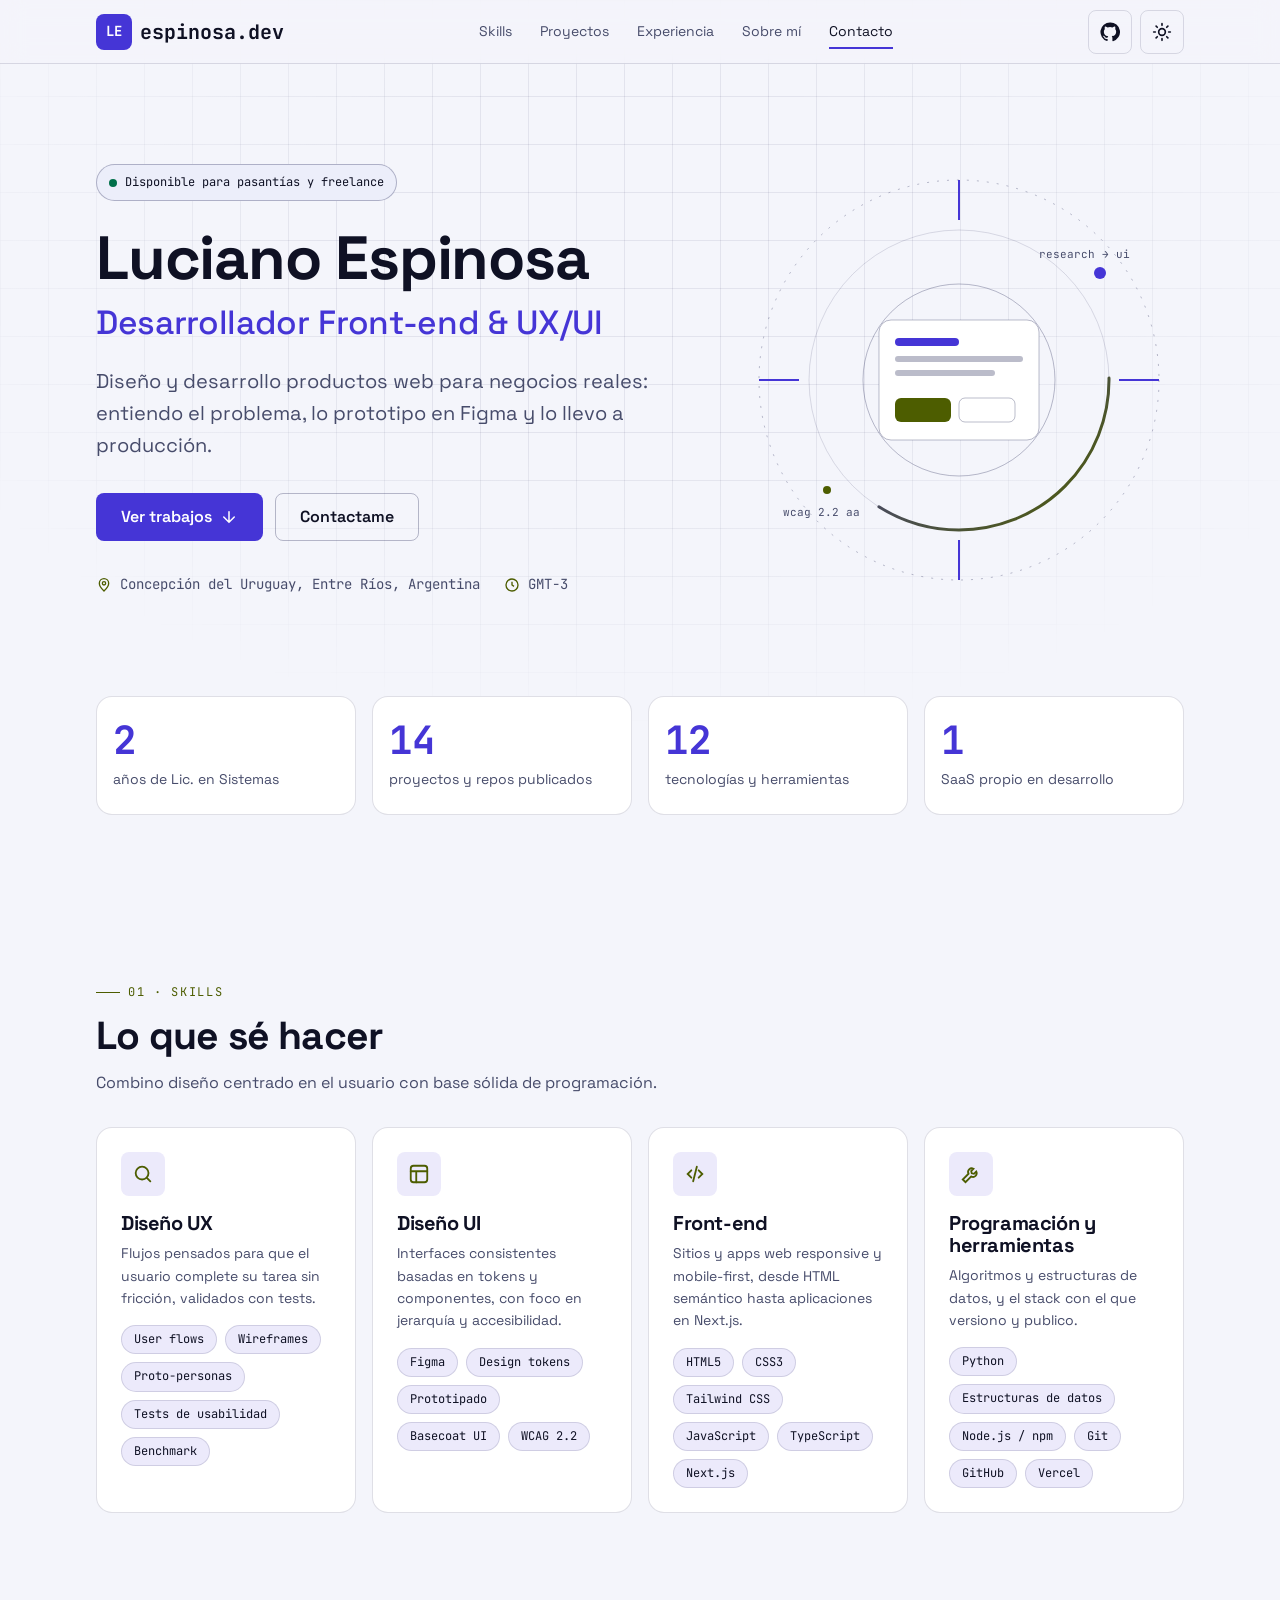
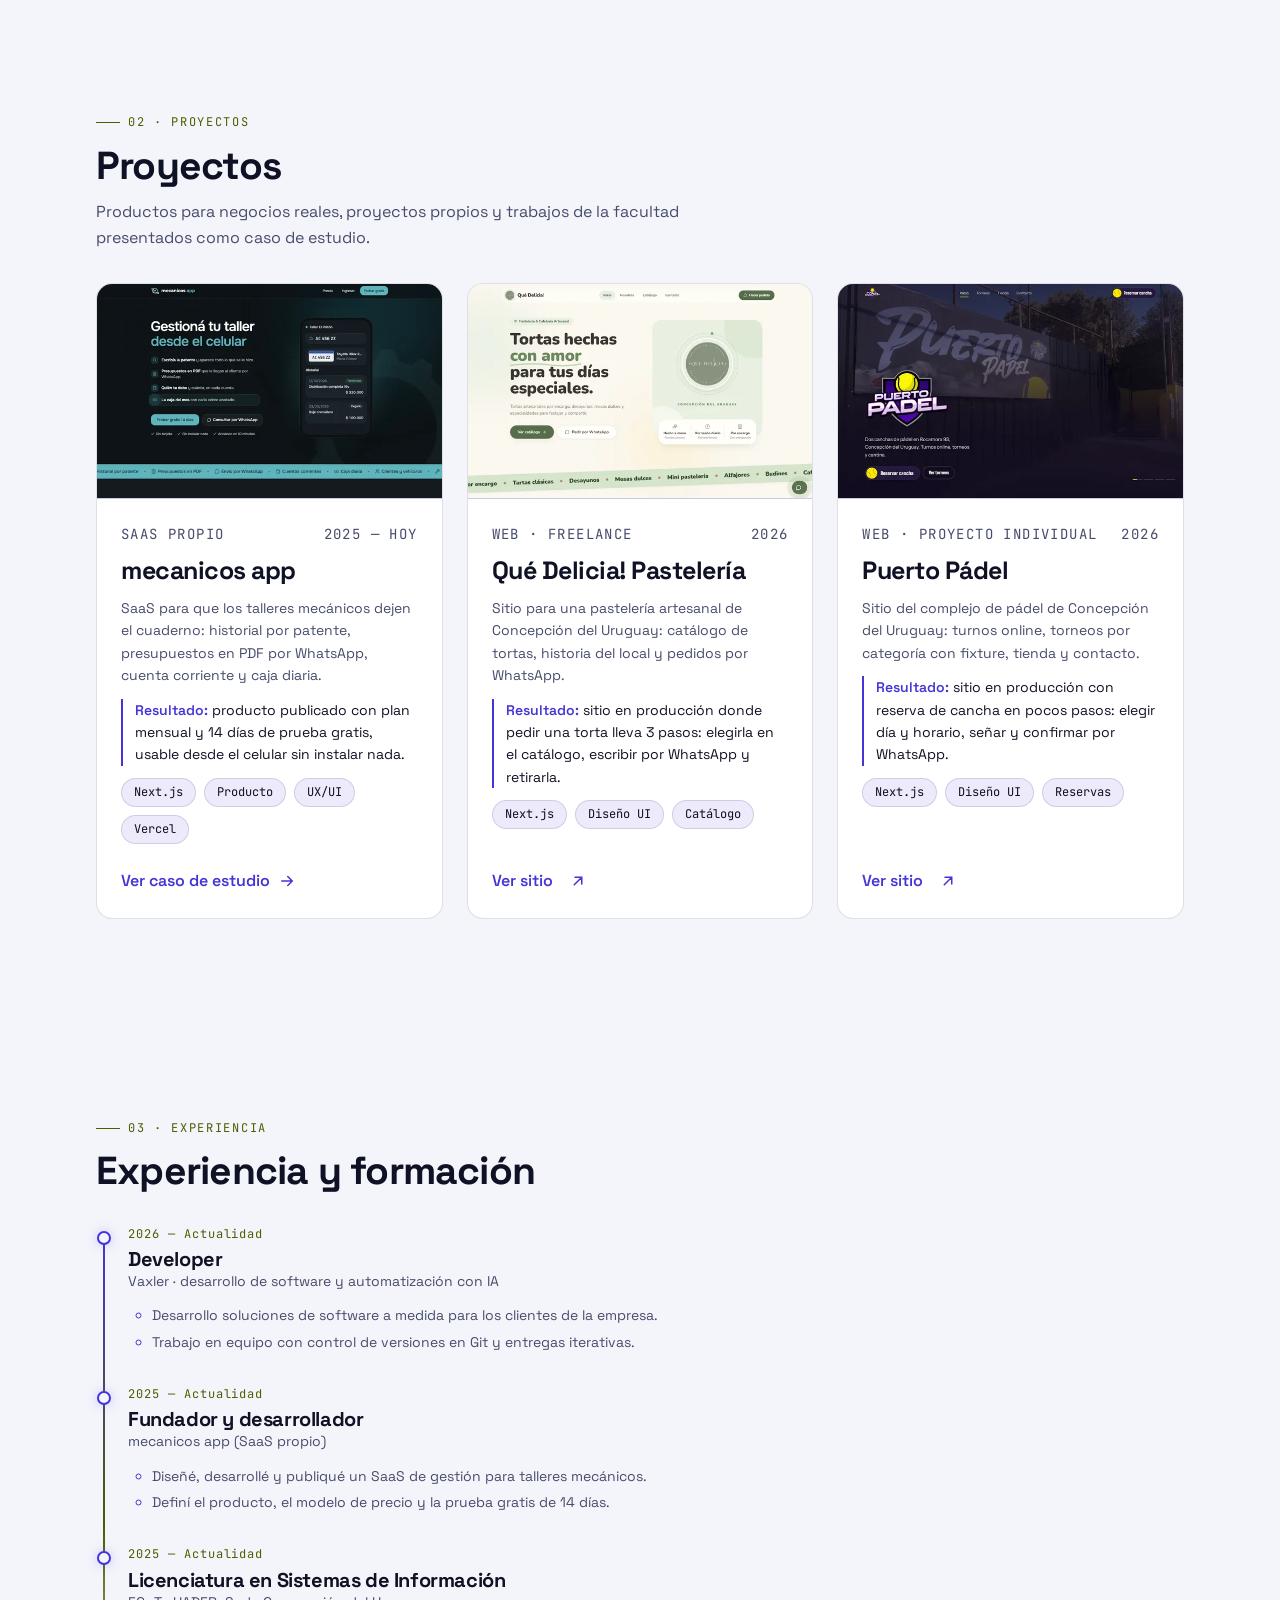
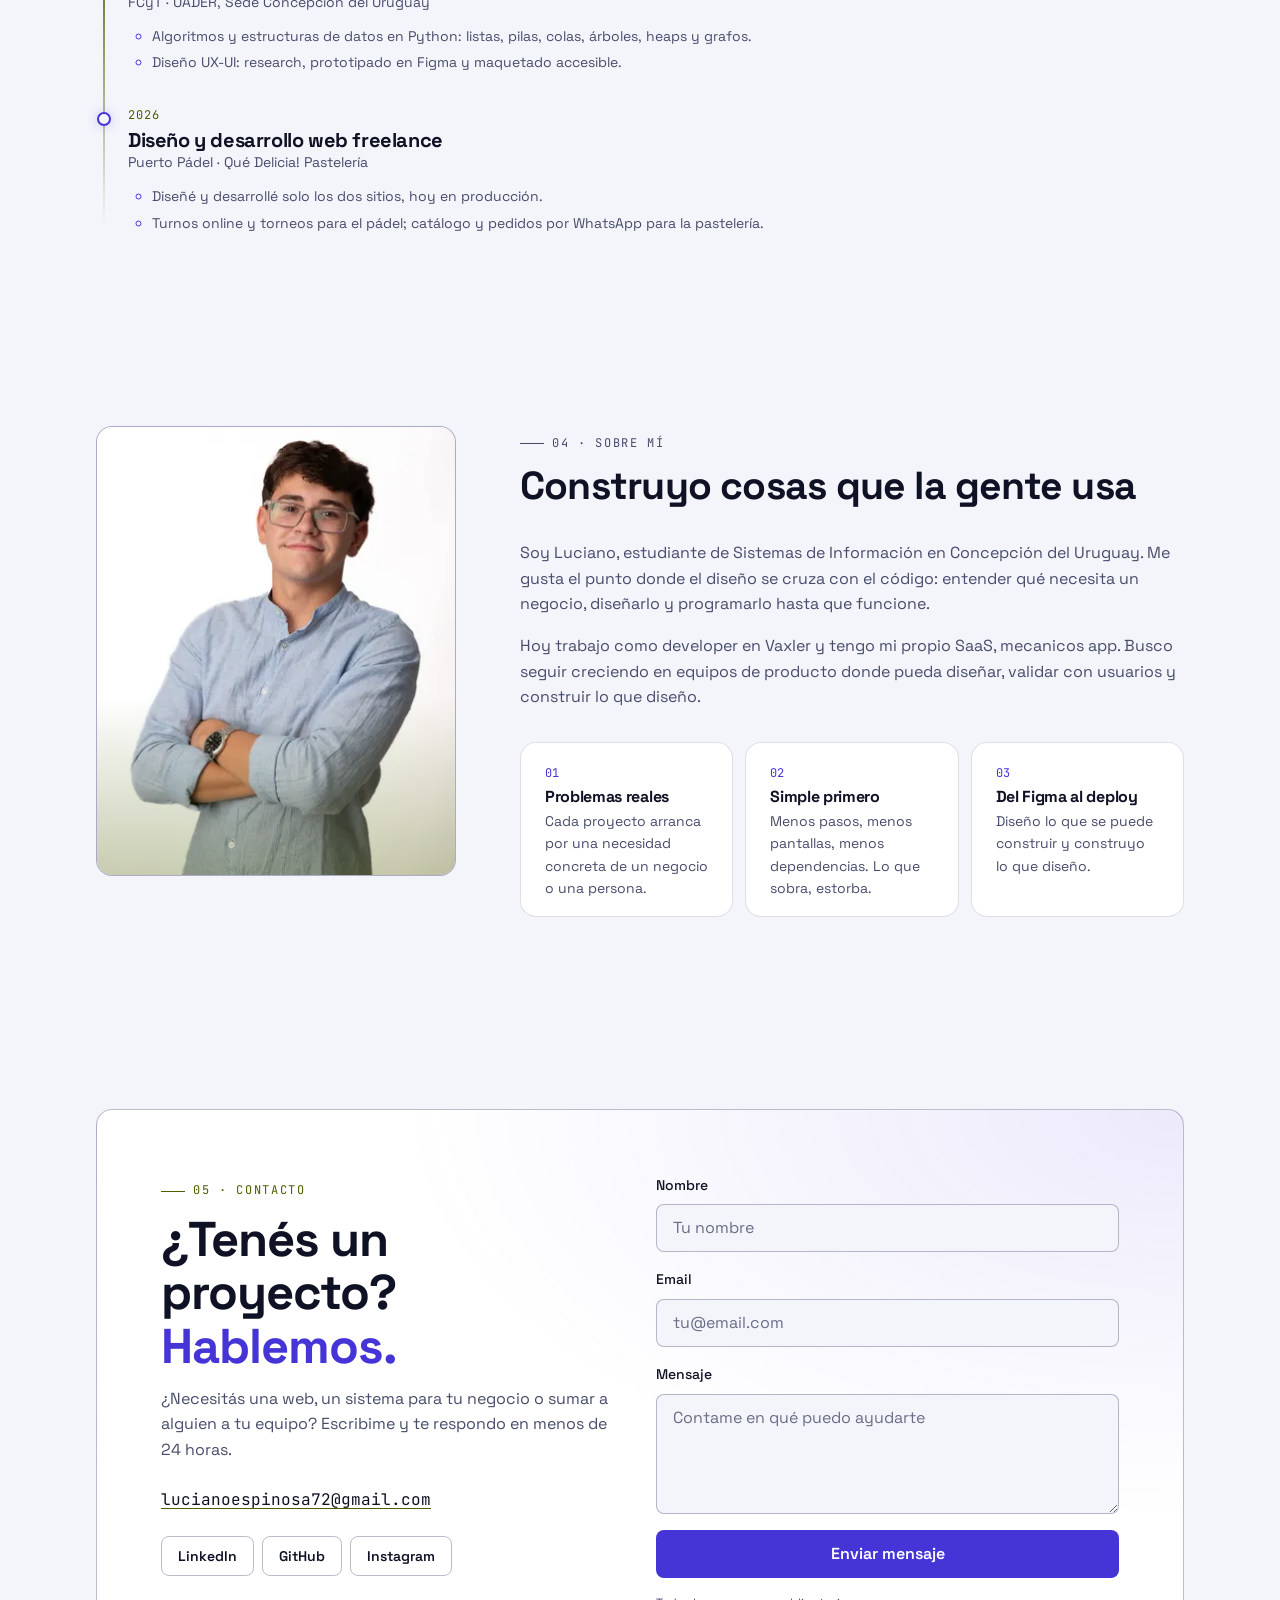
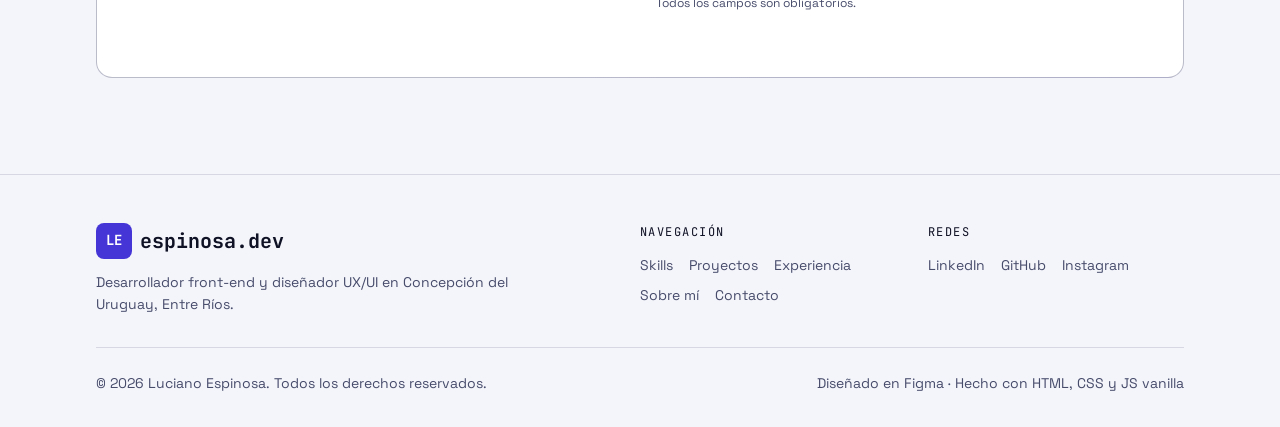
==== commit c74c7028: "Usar captura real de Puerto Pádel en la tarjeta del proyecto" ====
--- a/index.html
+++ b/index.html
@@ -253,7 +253,7 @@
 
           <article class="card project-card reveal">
             <div class="project-card__media">
-              <img src="img/proyecto-padel.svg" width="640" height="400" loading="lazy" alt="Ilustración de Puerto Pádel: cancha vista desde arriba y lista de horarios disponibles para reservar">
+              <img src="img/proyecto-padel.webp" width="640" height="400" loading="lazy" alt="Inicio del sitio de Puerto Pádel: logo del complejo sobre una foto de las canchas y los botones Reservar cancha y Ver torneos">
             </div>
             <div class="project-card__body">
               <p class="project-card__meta"><span>Web · Proyecto individual</span><span>2026</span></p>
